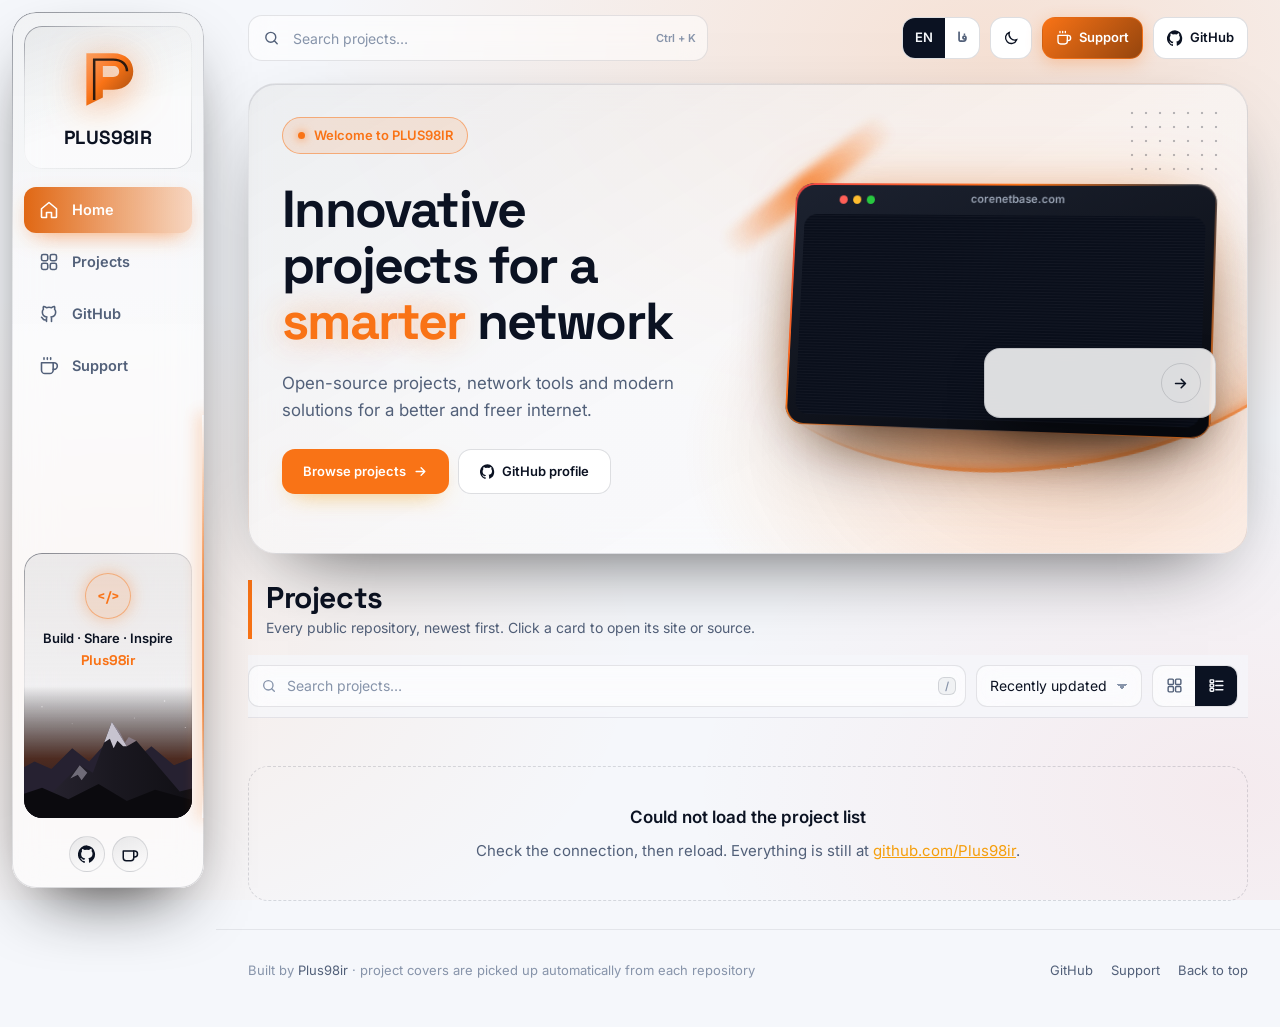
==== index.html @ 7fb0a4eb "Studio: glass rims, corner neon, red frame behind covers, glass logo box, mountain art, social links" ====
<!DOCTYPE html>
<html lang="en" dir="ltr" data-theme="auto">
<head>
<meta charset="UTF-8">
<meta name="viewport" content="width=device-width, initial-scale=1.0">
<title>PLUS98IR — Projects</title>
<meta name="description" content="Open-source tools for servers, DNS, SSL, monitoring and games by Plus98ir.">
<meta name="color-scheme" content="dark light">
<meta property="og:title" content="PLUS98IR — Projects">
<meta property="og:description" content="Open-source tools for servers, DNS, SSL, monitoring and games.">
<link rel="icon" href="icon.svg" type="image/svg+xml">
<link rel="icon" href="icon-512.png" type="image/png" sizes="512x512">
<link rel="apple-touch-icon" href="apple-touch-icon.png">
<meta name="theme-color" content="#05070d">
<meta property="og:image" content="https://corenetbase.com/icon-512.png">
<!-- the look picked in the admin panel (site.json "theme"), cached so the page never flashes the other one -->
<script>(function(){try{var j=JSON.parse(localStorage.getItem("p98_theme_cfg")||"null");if(!j)return;if(j.skin)document.documentElement.setAttribute("data-skin",j.skin);if(j.rand&&j.rand.length){window.P98_PICK=Math.floor(Math.random()*j.rand.length);j.css=j.rand[window.P98_PICK]}if(j.css){var s=document.createElement("style");s.id="skinvars";s.textContent=j.css;document.head.appendChild(s)}}catch(e){}})();</script>
<!-- GoatCounter: privacy-friendly visit stats, one row per page/project -->
<script>window.goatcounter={path:function(){var p=location.pathname.replace(/[^\/]*\.html?$/,"");return /\/$/.test(p)?p:p+"/"}};</script>
<script data-goatcounter="https://plus98.goatcounter.com/count" async src="//gc.zgo.at/count.js"></script>
<link rel="preconnect" href="https://fonts.googleapis.com">
<link rel="preconnect" href="https://fonts.gstatic.com" crossorigin>
<link href="https://fonts.googleapis.com/css2?family=Space+Grotesk:wght@500;600;700&family=Inter:wght@400;500;600;700&family=Vazirmatn:wght@400;500;600;700;800&family=Great+Vibes&family=Playfair+Display:ital@1&display=swap" rel="stylesheet">
<link href="https://fonts.googleapis.com/css2?family=Noto+Nastaliq+Urdu&display=swap&text=%20.%D8%8C%D8%A7%D8%A8%D8%AE%D8%AF%D8%B1%D8%B2%D8%B3%D8%B4%D8%B5%D9%82%D9%85%D9%86%D9%87%D9%88%DA%AF%DB%8C%E2%80%94" rel="stylesheet">
<style>
/* ===== tokens: light is the base, dark overrides ===== */
:root{
  --bg:#f5f7fb; --bg2:#eef2f8; --surface:#ffffff; --surface2:#f9fbfe;
  --line:rgba(15,23,42,.08); --line2:rgba(15,23,42,.14);
  --fg:#0b1222; --mut:#526079; --dim:#8794aa;
  --a1:#dc2626; --a2:#e11d48; --a3:#ea580c;
  --grad:linear-gradient(100deg,#dc2626,#e11d48 55%,#ea580c);
  --shadow:0 1px 2px rgba(15,23,42,.05),0 10px 30px -14px rgba(15,23,42,.18);
  --shadow-h:0 2px 6px rgba(15,23,42,.06),0 30px 60px -24px rgba(220,38,38,.32);
  --chip:rgba(15,23,42,.045);
  --dot:rgba(15,23,42,.07);
  --glow1:rgba(225,29,72,.09); --glow2:rgba(220,38,38,.08); --glow3:rgba(234,88,12,.07);
  --imgbg:#e6ebf3;
  --flag-g:#239f40; --flag-r:#da0000;
  --font:Inter,-apple-system,BlinkMacSystemFont,"Segoe UI",Roboto,sans-serif;
  --display:"Space Grotesk",Inter,sans-serif;
}
@media (prefers-color-scheme: dark){
  :root:not([data-theme="light"]){
    --bg:#05070d; --bg2:#090d17; --surface:#0c111c; --surface2:#101727;
    --line:rgba(255,255,255,.07); --line2:rgba(255,255,255,.13);
    --fg:#eef3fb; --mut:#94a3bd; --dim:#5e6c85;
    --a1:#ff3b3b; --a2:#ff4d6d; --a3:#ff8a3d;
    --grad:linear-gradient(100deg,#ff3b3b,#ff4d6d 55%,#ff8a3d);
    --shadow:0 1px 2px rgba(0,0,0,.4),0 18px 40px -22px rgba(0,0,0,.9);
    --shadow-h:0 1px 2px rgba(0,0,0,.4),0 34px 70px -26px rgba(255,59,59,.38);
    --chip:rgba(255,255,255,.055);
    --dot:rgba(255,255,255,.06);
    --glow1:rgba(255,77,109,.13); --glow2:rgba(255,59,59,.10); --glow3:rgba(255,138,61,.08);
    --imgbg:#0a0f1b;
  }
}
:root[data-theme="dark"]{
  --bg:#05070d; --bg2:#090d17; --surface:#0c111c; --surface2:#101727;
  --line:rgba(255,255,255,.07); --line2:rgba(255,255,255,.13);
  --fg:#eef3fb; --mut:#94a3bd; --dim:#5e6c85;
  --a1:#ff3b3b; --a2:#ff4d6d; --a3:#ff8a3d;
  --grad:linear-gradient(100deg,#ff3b3b,#ff4d6d 55%,#ff8a3d);
  --shadow:0 1px 2px rgba(0,0,0,.4),0 18px 40px -22px rgba(0,0,0,.9);
  --shadow-h:0 1px 2px rgba(0,0,0,.4),0 34px 70px -26px rgba(255,59,59,.38);
  --chip:rgba(255,255,255,.055);
  --dot:rgba(255,255,255,.06);
  --glow1:rgba(255,77,109,.13); --glow2:rgba(255,59,59,.10); --glow3:rgba(255,138,61,.08);
  --imgbg:#0a0f1b;
}
html[lang="fa"]{--font:Vazirmatn,Inter,system-ui,sans-serif;--display:Vazirmatn,"Space Grotesk",sans-serif}

*{box-sizing:border-box;margin:0;padding:0}
[hidden]{display:none!important}
html{-webkit-text-size-adjust:100%;scroll-behavior:smooth}
/* nothing (tilted screen, glows) may widen the page: no sideways scrollbar */
body{overflow-x:hidden}
@supports (overflow:clip){body{overflow-x:clip}}
body{
  background:var(--bg);color:var(--fg);font-family:var(--font);
  font-size:15px;line-height:1.65;-webkit-font-smoothing:antialiased;min-height:100vh;
  background-image:
    radial-gradient(900px 480px at 15% -10%,var(--glow1),transparent 60%),
    radial-gradient(800px 440px at 85% -5%,var(--glow2),transparent 60%),
    radial-gradient(900px 520px at 50% 110%,var(--glow3),transparent 60%);
  background-attachment:fixed;
}
/* dotted grid behind the hero, fading out */
.dots{position:absolute;inset:0 0 auto 0;height:520px;pointer-events:none;z-index:-1;
  background-image:radial-gradient(var(--dot) 1px,transparent 1px);background-size:22px 22px;
  -webkit-mask-image:radial-gradient(ellipse 70% 80% at 50% 0%,#000 30%,transparent 75%);
          mask-image:radial-gradient(ellipse 70% 80% at 50% 0%,#000 30%,transparent 75%)}
.wrap{width:100%;margin:0 auto;padding:0 clamp(16px,4vw,32px)}
a{color:inherit}
button{font:inherit}

/* ===== nav ===== */
.nav{position:sticky;top:0;z-index:40;border-bottom:1px solid transparent;transition:background .2s,border-color .2s}
.nav.scrolled{background:color-mix(in srgb,var(--bg) 80%,transparent);backdrop-filter:blur(14px);border-color:var(--line)}
@supports not (background:color-mix(in srgb,red,blue)){.nav.scrolled{background:var(--bg)}}
.navin{display:flex;align-items:center;gap:10px;height:64px}
.brand{display:inline-flex;align-items:center;gap:9px;text-decoration:none;font-family:"Space Grotesk",Inter,sans-serif;font-weight:700;font-size:17px;letter-spacing:-.3px}
.brand .flag{width:28px}
.sp{flex:1}
.btn{display:inline-flex;align-items:center;justify-content:center;gap:7px;cursor:pointer;height:38px;
  border:1px solid var(--line2);background:var(--surface);color:var(--fg);border-radius:10px;padding:0 13px;
  font-size:13px;font-weight:600;text-decoration:none;transition:.16s;white-space:nowrap}
.btn:hover{border-color:var(--a2);transform:translateY(-1px)}
.btn svg{width:16px;height:16px;flex:0 0 auto}
.btn.icon{width:38px;padding:0}
.seg{display:inline-flex;border:1px solid var(--line2);border-radius:10px;overflow:hidden;background:var(--surface);height:38px}
.seg button{border:0;background:none;color:var(--mut);padding:0 12px;cursor:pointer;font-size:13px;font-weight:600}
.seg button.on{background:var(--fg);color:var(--bg)}

/* ===== hero: red ribbon with the name, pointing at a screen of rotating project covers.
   Fluid: everything on the left is sized in em of one viewport-based unit, so text column
   and screen grow and shrink together and always fill the page width. ===== */
.hero{position:relative;padding:clamp(18px,2.4vw,44px) 0 clamp(16px,2vw,34px)}
.hgrid{display:grid;grid-template-columns:minmax(0,40fr) minmax(0,60fr);align-items:center}
.hl{position:relative;z-index:2;min-width:0;font-size:clamp(13px,.9vw,24px)}
.rwrap{margin-inline:calc(-1*clamp(16px,4vw,32px)) -2.4em;filter:drop-shadow(0 1.2em 2em color-mix(in srgb,var(--a1) 35%,transparent))}
.ribbon{position:relative;padding-block:1.3em;padding-inline:clamp(16px,4vw,32px) 6em;color:#fff;
  --rb:color-mix(in srgb,var(--a1) 45%,#000),color-mix(in srgb,var(--a1) 80%,#000) 40%,var(--a1) 75%,var(--a3);
  background:linear-gradient(100deg,var(--rb));
  clip-path:polygon(0 0,calc(100% - 4em) 0,100% 50%,calc(100% - 4em) 100%,0 100%)}
html[dir="rtl"] .ribbon{background:linear-gradient(260deg,var(--rb));
  clip-path:polygon(4em 0,100% 0,100% 100%,4em 100%,0 50%)}
.ribbon::after{content:"";position:absolute;inset:0;background:linear-gradient(180deg,rgba(255,255,255,.16),transparent 55%);pointer-events:none}
.mark{display:flex;align-items:center;gap:.22em;font-family:"Space Grotesk",Inter,sans-serif;font-size:4.3em;
  font-weight:700;line-height:1;letter-spacing:-.03em;direction:ltr;width:max-content;max-width:100%}
.mark .w{white-space:nowrap;text-shadow:0 3px 0 rgba(0,0,0,.14)}
.rsub{position:relative;font-size:1.3em;font-weight:500;opacity:.92;margin-top:.45em}
/* Iran flag cut into vertical strips that wave like cloth */
.flag{display:block;width:clamp(34px,4.4vw,58px);aspect-ratio:7/4;flex:0 0 auto;overflow:visible}
.mark .flag{width:.8em}
.flag g{transform-box:view-box;--a:calc(3px + var(--i)/var(--n)*16px);animation:wave 2.6s ease-in-out infinite;animation-delay:calc(var(--i)/var(--n)*-2s)}
.flag g rect{fill:#000;opacity:0;animation:shade 2.6s ease-in-out infinite;animation-delay:inherit}
.flag.sm g{--a:calc(3px + var(--i)/var(--n)*16px)}
@keyframes wave{0%,100%{transform:translateY(calc(var(--a)*-1))}50%{transform:translateY(var(--a))}}
@keyframes shade{0%,100%{opacity:0}50%{opacity:.22}}
.tagline{color:var(--mut);font-size:1.12em;max-width:34em;margin:1.3em 0 1.1em}
.tagline b{background:var(--grad);-webkit-background-clip:text;background-clip:text;-webkit-text-fill-color:transparent;font-weight:700}
.ctas{display:flex;gap:.7em;flex-wrap:wrap;margin-bottom:1.2em}
.cta{display:inline-flex;align-items:center;gap:.55em;height:2.9em;padding:0 1.2em;border-radius:.8em;font-weight:600;font-size:1em;
  text-decoration:none;border:1px solid var(--line2);background:var(--surface);transition:.18s}
.cta:hover{transform:translateY(-2px)}
.cta.primary{background:var(--grad);border:0;color:#fff;box-shadow:0 10px 24px -12px color-mix(in srgb,var(--a2) 70%,transparent)}
.cta svg{width:1.15em;height:1.15em}
html[dir="rtl"] .cta .arr{transform:scaleX(-1)}
/* stats as check pills */
.stats{display:grid;grid-template-columns:repeat(5,minmax(0,1fr));gap:.55em;margin-bottom:1.4em;margin-inline-end:1.6em}
.stats:has(.stat[hidden]){grid-template-columns:repeat(4,minmax(0,1fr))}
.stat{display:grid;grid-template-columns:auto minmax(0,1fr);align-items:center;column-gap:.4em;row-gap:.2em;
  padding:.6em .6em .55em;border-radius:1em;font-size:1em;min-width:0;
  background:color-mix(in srgb,var(--surface) 80%,transparent);border:1px solid var(--line2)}
.stat .ck{width:1.3em;height:1.3em;border-radius:50%;display:grid;place-items:center;background:var(--fg);color:var(--bg)}
.stat .ck svg{width:.8em;height:.8em;fill:none;stroke:currentColor;stroke-width:3.2;stroke-linecap:round;stroke-linejoin:round}
.stat b{font-weight:700;font-size:1.12em;line-height:1.1;white-space:nowrap}
.stat span{grid-column:1 / -1;color:var(--mut);font-size:.88em;line-height:1.25;white-space:nowrap;overflow:hidden;text-overflow:ellipsis}
@media (max-width:560px),(min-width:901px) and (max-width:1180px){
  .stats{grid-template-columns:repeat(6,minmax(0,1fr))}
  .stats .stat{grid-column:span 2}
  .stats .stat:nth-child(n+4){grid-column:span 3}
  .stats:has(.stat[hidden]) .stat{grid-column:span 3}
}
/* a classic signed line */
.sig{padding-inline-start:1.1em;border-inline-start:2px solid var(--a1);max-width:34em}
.sig p{font-family:"Playfair Display",Georgia,serif;font-style:italic;font-size:1.35em;line-height:1.5;opacity:.92}
.sig cite{display:block;font-family:"Great Vibes",cursive;font-style:normal;font-size:2.3em;line-height:1.25;color:var(--a1)}
html[lang="fa"] .sig p{font-family:"Noto Nastaliq Urdu",Vazirmatn,serif;font-style:normal;line-height:2.3}
html[lang="fa"] .sig cite{font-family:"Noto Nastaliq Urdu",Vazirmatn,serif;font-size:1.45em;line-height:2.3}
/* the screen */
.screen{position:relative;z-index:1;display:block;text-decoration:none;color:inherit;width:100%}
/* no blue tap flash on phones when paging */
.screen,.screen *{-webkit-tap-highlight-color:transparent}
.snav,.sdots{-webkit-user-select:none;user-select:none}
.screen::after{content:"";position:absolute;inset:auto 8% -18px;height:40px;z-index:-1;border-radius:50%;
  background:color-mix(in srgb,var(--a1) 55%,transparent);filter:blur(28px);opacity:.7;pointer-events:none}
.bezel{position:relative;border-radius:22px;padding:0 10px 10px;background:linear-gradient(160deg,#1c2230,#07090f);border:1px solid rgba(255,255,255,.1);
  box-shadow:0 40px 80px -30px rgba(0,0,0,.8),0 0 70px -24px color-mix(in srgb,var(--a1) 70%,transparent);transition:transform .35s}
.screen:hover .bezel{transform:translateY(-4px)}
/* glowing gradient rim */
.bezel::before{content:"";position:absolute;inset:-1px;border-radius:inherit;padding:1.5px;background:linear-gradient(135deg,var(--a3),var(--a1) 35%,rgba(255,255,255,.08) 60%,var(--a1));
  -webkit-mask:linear-gradient(#000 0 0) content-box,linear-gradient(#000 0 0);-webkit-mask-composite:xor;mask-composite:exclude;pointer-events:none}
.sbar{display:flex;align-items:center;gap:6px;height:32px;padding-block:0;padding-inline:clamp(6px,3vw,40px) 6px;color:#9aa4b5;font:600 11.5px/1 var(--font)}
.sbar i{width:9px;height:9px;border-radius:50%;background:#3a4252}
.sbar i:nth-child(1){background:#ff5f57}.sbar i:nth-child(2){background:#febc2e}.sbar i:nth-child(3){background:#28c840}
.sbar span{flex:1;text-align:center;direction:ltr;overflow:hidden;text-overflow:ellipsis;white-space:nowrap;padding-inline-end:40px}
.slides{position:relative;aspect-ratio:2/1;border-radius:14px;overflow:hidden;background:#0a0f1b}
.slides img{position:absolute;inset:0;width:100%;height:100%;object-fit:cover;opacity:0;transform:scale(1.06);transition:opacity .9s ease,transform 4s ease}
.slides img.on{opacity:1;transform:none}
.slides::before{content:"";position:absolute;inset:0;z-index:2;pointer-events:none;
  background:repeating-linear-gradient(0deg,rgba(255,255,255,.035) 0 1px,transparent 1px 3px)}
.slides::after{content:"";position:absolute;inset:0 0 auto;height:35%;z-index:2;pointer-events:none;transform:translateY(-110%);
  background:linear-gradient(180deg,transparent,color-mix(in srgb,var(--a1) 28%,transparent),transparent)}
.screen.flip .slides::after{animation:sweep .9s ease}
@keyframes sweep{to{transform:translateY(300%)}}
.scap{position:absolute;bottom:12px;inset-inline-start:12px;z-index:3;padding:4px 12px;border-radius:999px;color:#fff;
  background:rgba(5,8,15,.72);backdrop-filter:blur(6px);font:600 12.5px/1.6 var(--font);direction:ltr}
.scap:empty{display:none}
.snav{position:absolute;top:50%;z-index:3;width:38px;height:38px;margin-top:-19px;border-radius:50%;display:grid;place-items:center;cursor:pointer;
  color:#fff;background:rgba(5,8,15,.6);backdrop-filter:blur(6px);border:1px solid rgba(255,255,255,.16);opacity:0;transition:opacity .25s,background .2s}
.snav:hover{background:var(--a1)}
.snav svg{width:16px;height:16px;fill:none;stroke:currentColor;stroke-width:2.4;stroke-linecap:round;stroke-linejoin:round}
.snav.prev{left:12px}.snav.next{right:12px}
.screen:hover .snav,.snav:focus-visible{opacity:1}
@media(hover:none){.snav{opacity:.85}}
.sdots{display:flex;gap:4px;justify-content:center;margin-top:8px}
.sdots i{width:7px;height:7px;border-radius:99px;background:var(--line2);transition:.3s;cursor:pointer;box-sizing:content-box;padding:6px 2px;background-clip:content-box}
.sdots i.on{width:22px;background-color:var(--a1)}
@media(max-width:900px){
  .stats{margin-inline-end:0}
  .hgrid{grid-template-columns:1fr;gap:22px}
  .rwrap{margin-inline-end:calc(-1*clamp(16px,4vw,32px))}
}

/* ===== section head + toolbar ===== */
.head{display:flex;align-items:end;justify-content:space-between;gap:16px;flex-wrap:wrap;margin:26px 0 16px}
.head h2{font-family:var(--display);font-size:clamp(22px,2.4vw,30px);font-weight:700;letter-spacing:-.4px;line-height:1.2}
.head p{color:var(--mut);font-size:14px}
.bar{position:sticky;top:64px;z-index:30;padding:10px 0;margin-bottom:22px;
  background:color-mix(in srgb,var(--bg) 82%,transparent);backdrop-filter:blur(14px);border-bottom:1px solid var(--line)}
@supports not (background:color-mix(in srgb,red,blue)){.bar{background:var(--bg)}}
.barin{display:flex;gap:10px;align-items:center;flex-wrap:wrap}
.search{position:relative;flex:1 1 260px;min-width:0}
.search svg{position:absolute;inset-inline-start:13px;top:50%;transform:translateY(-50%);width:16px;height:16px;stroke:var(--dim);fill:none;stroke-width:2}
.search input{width:100%;height:42px;padding-inline:38px 14px;border-radius:11px;background:var(--surface);
  border:1px solid var(--line2);color:var(--fg);font:inherit;font-size:14px}
.search input::placeholder{color:var(--dim)}
.search input:focus{outline:none;border-color:var(--a2);box-shadow:0 0 0 3px var(--glow1)}
.search kbd{position:absolute;inset-inline-end:10px;top:50%;transform:translateY(-50%);font:600 11px var(--font);color:var(--dim);
  border:1px solid var(--line2);border-radius:6px;padding:1px 6px;background:var(--chip)}
select{height:42px;padding-inline:13px 34px;border-radius:11px;background-color:var(--surface);border:1px solid var(--line2);color:var(--fg);
  font:inherit;font-size:14px;appearance:none;cursor:pointer;
  background-image:linear-gradient(45deg,transparent 50%,var(--dim) 50%),linear-gradient(135deg,var(--dim) 50%,transparent 50%);
  background-position:calc(100% - 19px) 52%,calc(100% - 14px) 52%;background-size:5px 5px,5px 5px;background-repeat:no-repeat}
html[dir="rtl"] select{background-position:19px 52%,14px 52%}
select:focus{outline:none;border-color:var(--a2)}
.chips{display:flex;gap:7px;flex-wrap:wrap}
.chip{cursor:pointer;border:1px solid var(--line);background:var(--chip);color:var(--mut);height:34px;
  border-radius:999px;padding:0 13px;font-size:12.5px;font-weight:600;transition:.15s;display:inline-flex;align-items:center;gap:6px}
.chip:hover{color:var(--fg);border-color:var(--line2)}
.chip.on{background:var(--fg);border-color:var(--fg);color:var(--bg)}
.chip .d{width:8px;height:8px;border-radius:50%}
.chip .n{opacity:.6;font-weight:500}

/* ===== grid + cards: showcase style — neon frame, cover on an accent block, text beside it ===== */
.grid{display:grid;grid-template-columns:repeat(auto-fill,minmax(min(100%,600px),1fr));gap:28px;padding:16px 0 20px}
.card{position:relative;display:flex;align-items:center;gap:clamp(18px,2.2vw,30px);padding:clamp(16px,1.8vw,24px);min-width:0;
  border-radius:24px;text-decoration:none;color:inherit;
  background:radial-gradient(120% 140% at 0% 0%,color-mix(in srgb,var(--a1) 8%,transparent),transparent 55%),linear-gradient(180deg,var(--surface2),var(--surface));
  border:1px solid color-mix(in srgb,var(--a1) 36%,var(--line2));
  box-shadow:0 0 0 1px color-mix(in srgb,var(--a1) 8%,transparent),0 0 30px -10px color-mix(in srgb,var(--a1) 50%,transparent),var(--shadow);
  transition:transform .35s cubic-bezier(.16,1,.3,1),box-shadow .35s}
.card::before{content:"";position:absolute;inset:-1px;border-radius:inherit;padding:1.5px;background:var(--grad);opacity:0;transition:opacity .35s;
  -webkit-mask:linear-gradient(#000 0 0) content-box,linear-gradient(#000 0 0);-webkit-mask-composite:xor;mask-composite:exclude;pointer-events:none;z-index:2}
.card:hover{transform:translateY(-5px);
  box-shadow:0 0 0 1px color-mix(in srgb,var(--a1) 30%,transparent),0 0 54px -8px color-mix(in srgb,var(--a1) 70%,transparent),var(--shadow-h)}
.card:hover::before{opacity:1}
.card:focus-visible{outline:2px solid var(--a1);outline-offset:4px}

.shot{position:relative;flex:0 0 44%;min-width:0;padding-inline-start:12px;isolation:isolate}
.shot::before{content:"";position:absolute;inset-block:10%;inset-inline-start:0;width:46%;border-radius:12px;z-index:-1;
  background:var(--grad);box-shadow:0 0 30px -4px color-mix(in srgb,var(--a1) 65%,transparent)}
.fr{position:relative;aspect-ratio:16/10;border-radius:16px;overflow:hidden;background:var(--imgbg);border:1px solid var(--line2);
  box-shadow:0 18px 40px -18px rgba(0,0,0,.75)}
.fr .ph{position:absolute;inset:0;display:grid;place-items:center;z-index:0;
  font-family:"Space Grotesk",Inter,sans-serif;font-weight:700;font-size:30px;color:var(--dim);letter-spacing:-.5px;
  background:linear-gradient(135deg,var(--glow1),var(--glow3))}
.fr img{position:absolute;inset:0;z-index:1;width:100%;height:100%;object-fit:fill;display:block;opacity:0;
  transition:opacity .4s,transform .6s cubic-bezier(.16,1,.3,1)}
.fr img.in{opacity:1}
.card:hover .fr img{transform:scale(1.04)}

.body{flex:1;min-width:0;display:flex;flex-direction:column}
.name{display:flex;align-items:center;gap:10px;font-family:"Space Grotesk",Inter,sans-serif;font-size:clamp(18px,1.5vw,22px);font-weight:700;
  color:var(--a1);text-transform:uppercase;letter-spacing:.2px;line-height:1.25;margin-bottom:2px}
.name::before{content:"";flex:0 0 22px;height:3px;border-radius:2px;background:var(--a1)}
.name .nm{direction:ltr;unicode-bidi:isolate;overflow:hidden;text-overflow:ellipsis;white-space:nowrap;min-width:0}
.sub{font-family:var(--display);font-weight:700;font-size:clamp(14px,1.2vw,17px);letter-spacing:.3px;text-transform:uppercase;
  padding-inline-start:32px;margin-bottom:10px}
html[lang="fa"] .sub{text-transform:none;letter-spacing:0}
.desc{color:var(--mut);font-size:13.5px;line-height:1.7;margin-bottom:14px;display:-webkit-box;-webkit-line-clamp:3;-webkit-box-orient:vertical;overflow:hidden}
.topics{display:flex;gap:6px;flex-wrap:wrap;margin:-4px 0 14px}
.topic{font-size:11px;font-weight:600;color:var(--a2);background:var(--glow1);padding:2px 9px;border-radius:999px}
.more{align-self:flex-start;display:inline-flex;align-items:center;gap:12px;height:40px;padding-inline:18px 4px;margin-bottom:16px;border-radius:999px;
  border:1.5px solid var(--a1);font-size:12px;font-weight:700;letter-spacing:.4px;text-transform:uppercase;transition:background .25s}
html[lang="fa"] .more{text-transform:none;letter-spacing:0;font-size:12.5px}
.more i{width:30px;height:30px;border-radius:50%;display:grid;place-items:center;color:#fff;background:var(--grad);
  box-shadow:0 0 16px -2px color-mix(in srgb,var(--a1) 70%,transparent)}
.more svg{width:15px;height:15px}
html[dir="rtl"] .more svg{transform:scaleX(-1)}
.card:hover .more{background:color-mix(in srgb,var(--a1) 14%,transparent)}
/* tech tray, like a row of badges */
.tray{align-self:flex-start;max-width:100%;display:flex;gap:6px;flex-wrap:wrap;padding:6px;border-radius:14px;
  background:var(--chip);border:1px solid var(--line)}
.tray > span{height:30px;padding:0 10px;border-radius:9px;background:var(--surface);border:1px solid var(--line);
  display:inline-flex;align-items:center;gap:6px;font-size:12px;font-weight:600;color:var(--mut);white-space:nowrap}
.tray .kind{color:var(--a1)}
.tray .d{width:9px;height:9px;border-radius:50%}
.tray svg{width:13px;height:13px;stroke:currentColor;fill:none;stroke-width:2}


/* admin: pin controls on cards + bottom bar (only with ?admin) */
.pinctl{position:absolute;top:10px;inset-inline-start:24px;z-index:3;display:none;gap:6px}
.admin .pinctl{display:flex}
.pinctl span{width:34px;height:34px;border-radius:50%;display:grid;place-items:center;cursor:pointer;color:#fff;
  background:rgba(5,8,15,.62);backdrop-filter:blur(8px);border:1px solid rgba(255,255,255,.14);transition:.18s}
.pinctl span:hover{background:rgba(5,8,15,.85)}
.pinctl span.on{background:var(--grad);border:0}
.pinctl svg{width:16px;height:16px;fill:none;stroke:currentColor;stroke-width:2;stroke-linecap:round;stroke-linejoin:round}
.pinctl .on svg{fill:currentColor}
html[dir="rtl"] .pinctl .mv svg{transform:scaleX(-1)}
#adminbar{position:fixed;inset:auto 16px 16px 16px;z-index:60;display:flex;align-items:center;gap:10px;flex-wrap:wrap;
  padding:12px 14px;border-radius:16px;border:1px solid var(--line2);background:color-mix(in srgb,var(--surface) 88%,transparent);
  backdrop-filter:blur(14px);box-shadow:var(--shadow-h);font-size:13.5px}
#adminbar[hidden]{display:none}
#adminbar b{font-family:var(--display);margin-inline-end:4px}
#adminbar input{flex:1 1 220px;min-width:0;height:38px;padding:0 12px;border-radius:10px;border:1px solid var(--line2);
  background:var(--surface);color:var(--fg);font:inherit}
#adminbar button{height:38px;padding:0 16px;border-radius:10px;border:1px solid var(--line2);background:var(--surface);color:var(--fg);
  font:inherit;font-weight:600;cursor:pointer}
#adminbar button.primary{background:var(--grad);border:0;color:#fff}
#adminbar button:disabled{opacity:.5;cursor:default}
#adminbar .st{color:var(--mut);flex:1 1 200px}
#adminbar .st.err{color:#ef4444}
#adminbar .st.ok{color:var(--a1)}
body.admin footer{padding-bottom:120px}

/* skeletons + states */
.sk{border-radius:24px;border:1px solid var(--line);background:var(--surface);overflow:hidden;display:flex;gap:24px;padding:22px;align-items:center}
.sk .a{flex:0 0 44%;aspect-ratio:16/10;border-radius:16px;background:var(--chip)}
.sk .b{flex:1;width:100%}
.sk .l{height:12px;border-radius:6px;background:var(--chip);margin-bottom:11px}
.sk .l:nth-child(1){width:55%;height:17px}
.sk .l:nth-child(3){width:78%}
.sk .l:nth-child(4){width:40%}
.sk,.sk *{animation:pulse 1.6s ease-in-out infinite}
@keyframes pulse{0%,100%{opacity:.55}50%{opacity:1}}
.rise{animation:rise .6s cubic-bezier(.16,1,.3,1) both}
@keyframes rise{from{opacity:0;transform:translateY(14px)}to{opacity:1;transform:none}}
@media(prefers-reduced-motion:reduce){*{animation:none!important;transition:none!important}
  .slides img{transition:opacity .9s ease!important}
  .screen.flip .slides::after{animation:sweep .9s ease!important}
  .flag g{animation:wave 2.6s ease-in-out infinite!important;animation-delay:calc(var(--i)/var(--n)*-2s)!important}
  .flag g rect{animation:shade 2.6s ease-in-out infinite!important;animation-delay:inherit!important}
  /* like the flag, the studio screen keeps its motion even with reduced motion on (Sadeq asked) */
  [data-skin="studio"] .bezel{transition:transform .7s cubic-bezier(.16,1,.3,1)!important}
  [data-skin="studio"] .scard{transition:transform .7s cubic-bezier(.16,1,.3,1)!important}
  .scard .bolt{animation:bolt 3.4s ease-in-out infinite!important}
  .scard .bolt svg{animation:zap 3.4s ease-in-out infinite!important}
  [data-skin="studio"] .screen:hover .scard .bolt{animation-duration:1.4s!important}}
.msg{text-align:center;padding:56px 20px;color:var(--mut);border:1px dashed var(--line2);border-radius:20px}
.msg b{display:block;color:var(--fg);font-size:17px;font-weight:600;margin-bottom:8px}
.msg a{color:var(--a2)}

footer{border-top:1px solid var(--line);margin-top:48px;padding:30px 0 46px;color:var(--dim);font-size:13px}
.footin{display:flex;justify-content:space-between;align-items:center;gap:14px;flex-wrap:wrap}
footer a{color:var(--mut);text-decoration:none}
footer a:hover{color:var(--a2)}
.foot-links{display:flex;gap:18px}

@media(max-width:700px){
  body{font-size:14.5px}
  .navin{height:58px}
  .bar{top:58px}
  .btn .lbl{display:none}
  .btn{width:38px;padding:0}
  .chips{width:100%;overflow-x:auto;-webkit-overflow-scrolling:touch;flex-wrap:nowrap;padding-bottom:2px}
  .chip{flex:0 0 auto}
  select{flex:1 1 auto}
  .search kbd{display:none}
  .card{flex-direction:column;align-items:stretch}
  .shot{flex:none!important;width:100%}
  .sk{flex-direction:column}
  .sk .a{flex:none;width:100%}
}
.btn.sup{border-color:color-mix(in srgb,var(--a1) 55%,transparent);color:#fff;background:linear-gradient(135deg,var(--a1),color-mix(in srgb,var(--a1) 60%,#000));box-shadow:0 4px 16px color-mix(in srgb,var(--a1) 30%,transparent)}
.btn.sup:hover{filter:brightness(1.1)}

/* ===== view switch (cards / compact) ===== */
.vseg{display:inline-flex;height:42px;border:1px solid var(--line2);border-radius:11px;overflow:hidden;background:var(--surface)}
.vseg button{width:42px;border:0;background:none;color:var(--mut);cursor:pointer;display:grid;place-items:center}
.vseg button svg{width:17px;height:17px;fill:none;stroke:currentColor;stroke-width:2;stroke-linecap:round;stroke-linejoin:round}
.vseg button.on{background:var(--fg);color:var(--bg)}
/* compact: small rows, many on screen — for finding a project fast */
.grid.compact{grid-template-columns:repeat(auto-fill,minmax(min(100%,clamp(340px,20vw,500px)),1fr));gap:14px;padding-top:6px}
.grid.compact .card{flex-direction:row;align-items:center;gap:16px;padding:12px;border-radius:18px;
  box-shadow:0 0 0 1px color-mix(in srgb,var(--a1) 6%,transparent),var(--shadow)}
.grid.compact .card:hover{transform:translateY(-2px)}
.grid.compact .shot{flex:0 0 40%!important;width:40%;max-width:210px;padding:0}
.grid.compact .shot::before{display:none}
.grid.compact .fr{aspect-ratio:2/1;border-radius:11px;box-shadow:none}
.grid.compact .fr img{object-fit:cover}
.grid.compact .fr .ph{font-size:20px}
.grid.compact .name{font-size:15.5px;margin:0}
.grid.compact .name::before{flex-basis:12px;height:2px}
.grid.compact .sub{font-size:11px;padding-inline-start:22px;margin:0 0 3px;color:var(--mut)}
.grid.compact .desc{font-size:13px;line-height:1.5;margin:0 0 7px;-webkit-line-clamp:2}
.grid.compact .topics,.grid.compact .more{display:none!important}
.grid.compact .tray{padding:0;background:none;border:0;gap:12px}
.grid.compact .tray > span{height:auto;padding:0;border:0;background:none;font-size:12px}
.grid.compact ~ #state .msg{padding:36px 20px}
@media(max-width:700px){.grid.compact .shot{flex-basis:118px!important;width:118px}.grid.compact .card{gap:12px;padding:10px}}

/* ===== STUDIO skin: side menu, big headline, tilted screen, three cards a row ===== */
.st-only,.side{display:none}
:root[data-skin="studio"]{--sw:216px;--a1:#ff2d3d;--a2:#ff3b5c;--a3:#ff6a3d;--grad:linear-gradient(100deg,#ff2d3d,#ff3b5c 55%,#ff6a3d)}
:root[data-skin="studio"][data-theme="dark"]{--bg:#09090b;--bg2:#0e0e11;--surface:#131316;--surface2:#18181c;--imgbg:#0c0c0f;--mut:#a1a1aa;--dim:#6b6b75;
  --glow1:rgba(255,45,61,.11);--glow2:rgba(255,45,61,.08);--glow3:rgba(255,106,61,.05)}
@media (prefers-color-scheme: dark){:root[data-skin="studio"]:not([data-theme="light"]){--bg:#09090b;--bg2:#0e0e11;--surface:#131316;--surface2:#18181c;--imgbg:#0c0c0f;--mut:#a1a1aa;--dim:#6b6b75;
  --glow1:rgba(255,45,61,.11);--glow2:rgba(255,45,61,.08);--glow3:rgba(255,106,61,.05)}}
[data-skin="studio"] .st-only{display:revert}
[data-skin="studio"] .ne-only{display:none!important}
[data-skin="studio"] body{padding-inline-start:var(--sw)}
[data-skin="studio"] .dots{display:none}
/* side menu */
[data-skin="studio"] .side{display:flex;flex-direction:column;gap:22px;position:fixed;top:0;bottom:0;inset-inline-start:0;width:var(--sw);z-index:50;
  padding:26px 14px 18px;overflow-y:auto;background:color-mix(in srgb,var(--surface) 75%,var(--bg));border-inline-end:1px solid var(--line)}
.slogo{display:flex;flex-direction:column;align-items:center;gap:8px;text-decoration:none;font-family:"Space Grotesk",Inter,sans-serif;font-weight:700;font-size:19px;letter-spacing:.2px}
.slogo svg{width:62px;height:62px;filter:drop-shadow(0 6px 18px color-mix(in srgb,var(--a1) 55%,transparent))}
.sidenav{display:flex;flex-direction:column;gap:6px}
.sidenav a{display:flex;align-items:center;gap:13px;height:46px;padding:0 15px;border-radius:12px;color:var(--mut);text-decoration:none;font-weight:600;font-size:14.5px;transition:.18s}
.sidenav a:hover{color:var(--fg);background:var(--chip)}
.sidenav a.on{color:#fff;background:linear-gradient(90deg,color-mix(in srgb,var(--a1) 90%,#000),color-mix(in srgb,var(--a1) 25%,transparent));
  box-shadow:0 8px 24px -10px color-mix(in srgb,var(--a1) 80%,transparent)}
html[dir="rtl"] .sidenav a.on{background:linear-gradient(270deg,color-mix(in srgb,var(--a1) 90%,#000),color-mix(in srgb,var(--a1) 25%,transparent))}
.sidenav svg{width:20px;height:20px;flex:0 0 auto;fill:none;stroke:currentColor;stroke-width:1.9;stroke-linecap:round;stroke-linejoin:round}
.sbox{margin-top:auto;position:relative;overflow:hidden;border-radius:16px;border:1px solid var(--line2);padding:18px 12px 70px;text-align:center;
  background:linear-gradient(180deg,var(--surface2),var(--bg))}
.sbox i{width:42px;height:42px;margin:0 auto 10px;border-radius:50%;display:grid;place-items:center;color:var(--a1);font:700 14px/1 "Space Grotesk",monospace;font-style:normal;
  background:color-mix(in srgb,var(--a1) 14%,transparent);box-shadow:0 0 20px -4px color-mix(in srgb,var(--a1) 60%,transparent)}
.sbox p{font-size:13px;font-weight:600;line-height:1.5}
.sbox b{display:block;color:var(--a1);font-family:"Space Grotesk",Inter,sans-serif;font-size:14px}
.sbox svg{position:absolute;inset:auto 0 0;width:100%;height:78px}
.ssoc{display:flex;justify-content:center;gap:8px}
.ssoc a{width:38px;height:38px;border-radius:11px;display:grid;place-items:center;color:var(--mut);border:1px solid var(--line);transition:.18s}
.ssoc a:hover{color:var(--a1);border-color:var(--a1)}
.ssoc svg{width:18px;height:18px}
/* top bar */
.hsearch{position:relative;width:min(460px,38vw);display:none}
[data-skin="studio"] .hsearch{display:block}
.hsearch svg{position:absolute;inset-inline-start:15px;top:50%;transform:translateY(-50%);width:17px;height:17px;stroke:var(--mut);fill:none;stroke-width:2}
.hsearch input{width:100%;height:46px;padding-inline:44px 84px;border-radius:14px;background:var(--surface);border:1px solid var(--line2);color:var(--fg);font:inherit;font-size:14px}
.hsearch input:focus{outline:none;border-color:var(--a1);box-shadow:0 0 0 3px var(--glow1)}
.hsearch input::placeholder{color:var(--dim)}
.hsearch kbd{position:absolute;inset-inline-end:12px;top:50%;transform:translateY(-50%);font:600 11px var(--font);color:var(--dim);unicode-bidi:isolate;white-space:nowrap}
[data-skin="studio"] .navin{height:76px}
[data-skin="studio"] .bar{top:76px}
[data-skin="studio"] .nav .brand{display:none}
[data-skin="studio"] .btn{height:42px;border-radius:13px}
[data-skin="studio"] .btn.icon{width:42px}
[data-skin="studio"] .seg{height:42px;border-radius:13px}
/* hero */
[data-skin="studio"] .hero{padding:clamp(18px,2.2vw,40px) 0 clamp(20px,2.4vw,40px)}
[data-skin="studio"] .hgrid{grid-template-columns:minmax(0,50fr) minmax(0,50fr);gap:clamp(20px,3vw,60px)}
.welcome{display:inline-flex;align-items:center;gap:.65em;padding:.5em 1.1em;border-radius:999px;font-weight:600;font-size:1em;color:var(--a1);
  border:1px solid color-mix(in srgb,var(--a1) 50%,transparent);background:color-mix(in srgb,var(--a1) 12%,transparent)}
.welcome i{width:.6em;height:.6em;border-radius:50%;background:var(--a1);box-shadow:0 0 10px var(--a1)}
.headline{font-family:var(--display);font-weight:700;font-size:4em;line-height:1.07;letter-spacing:-.035em;margin:.55em 0 .4em}
html[lang="fa"] .headline{letter-spacing:0;line-height:1.3}
.headline b{color:var(--a1);text-shadow:0 0 34px color-mix(in srgb,var(--a1) 45%,transparent)}
.lead{color:var(--mut);font-size:1.3em;max-width:31em;margin-bottom:1.5em;line-height:1.6}
[data-skin="studio"] .cta{height:3.4em;padding:0 1.6em;border-radius:1em}
[data-skin="studio"] .cta.primary{background:var(--a1)}
[data-skin="studio"] .ctas{margin-bottom:2em}
.stat .ic{display:none}
[data-skin="studio"] .stats{display:flex;flex-wrap:wrap;row-gap:1em;margin:0}
[data-skin="studio"] .stat{grid-template-columns:auto auto;column-gap:.55em;row-gap:0;padding:.1em .8em;background:none;border:0;border-radius:0;
  border-inline-start:1px solid var(--line2)}
[data-skin="studio"] .stat:first-child{padding-inline-start:0;border:0}
[data-skin="studio"] .stat .ck{display:none}
[data-skin="studio"] .stat .ic{display:block;grid-row:1 / 3;width:1.55em;height:1.55em;color:var(--mut)}
[data-skin="studio"] .stat .ic svg{width:100%;height:100%;fill:none;stroke:currentColor;stroke-width:1.7;stroke-linecap:round;stroke-linejoin:round}
[data-skin="studio"] .stat b{font-size:1.4em}
[data-skin="studio"] .stat span{grid-column:2;font-size:.9em}
/* tilted screen + caption card */
[data-skin="studio"] .screen{perspective:1700px;padding-bottom:6px}
[data-skin="studio"] .bezel{transform:rotateY(-13deg) rotateX(5deg) rotateZ(1.2deg);transform-origin:100% 50%;border-radius:20px}
html[dir="rtl"][data-skin="studio"] .bezel{transform-origin:0 50%}
html[dir="rtl"][data-skin="studio"] .bezel{transform:rotateY(13deg) rotateX(5deg) rotateZ(-1.2deg)}
[data-skin="studio"] .bezel{transition:transform .7s cubic-bezier(.16,1,.3,1)}
/* hover: the screen turns to face you, completely flat */
[data-skin="studio"] .screen:hover .bezel,html[dir="rtl"][data-skin="studio"] .screen:hover .bezel{transform:translateY(-6px)}
[data-skin="studio"] .scard{transition:transform .7s cubic-bezier(.16,1,.3,1)}
[data-skin="studio"] .screen:hover .scard{transform:translateY(-6px)}
[data-skin="studio"] .screen::before{content:"";position:absolute;z-index:-1;inset-inline-start:-14%;top:-4%;width:46%;height:26px;border-radius:99px;pointer-events:none;
  background:linear-gradient(90deg,transparent,var(--a1),transparent);transform:rotate(-38deg);filter:blur(5px);opacity:.75}
[data-skin="studio"] .scap{display:none}
.scard{display:none}
[data-skin="studio"] .scard{display:grid;position:absolute;z-index:4;inset-inline-end:-.5%;bottom:13%;grid-template-columns:minmax(0,1fr) auto;align-items:center;column-gap:18px;
  width:min(330px,52%);padding:14px 14px 14px 20px;border-radius:16px;color:var(--fg);
  background:color-mix(in srgb,var(--surface) 86%,transparent);backdrop-filter:blur(14px);border:1px solid var(--line2);box-shadow:0 24px 50px -18px rgba(0,0,0,.8)}
.scard b{font-family:"Space Grotesk",Inter,sans-serif;font-size:clamp(16px,1.3vw,21px);line-height:1.2;direction:ltr;text-align:start;overflow:hidden;text-overflow:ellipsis;white-space:nowrap}
.scard small{grid-row:2;color:var(--mut);font-size:12.5px;overflow:hidden;text-overflow:ellipsis;white-space:nowrap}
.scard .go{grid-row:1 / 3;grid-column:2;width:40px;height:40px;border-radius:50%;display:grid;place-items:center;border:1px solid var(--line2);font-style:normal}
.scard .go svg{width:17px;height:17px}
html[dir="rtl"] .scard .go svg{transform:scaleX(-1)}
.scard .bolt{position:absolute;inset-inline-end:16px;bottom:calc(100% - 4px);width:clamp(52px,4.6vw,76px);aspect-ratio:1;border-radius:18px;display:grid;place-items:center;color:#fff;
  background:linear-gradient(145deg,var(--a3),var(--a1) 55%,color-mix(in srgb,var(--a1) 65%,#000));transform:rotate(-7deg);
  box-shadow:0 0 44px -4px color-mix(in srgb,var(--a1) 75%,transparent),inset 0 1px 0 rgba(255,255,255,.35)}
.scard .bolt svg{width:46%;height:46%;filter:drop-shadow(0 0 6px rgba(255,255,255,.7))}
/* the bolt tile floats and its glow breathes; the bolt itself flashes now and then */
.scard .bolt{animation:bolt 3.4s ease-in-out infinite}
.scard .bolt svg{animation:zap 3.4s ease-in-out infinite}
@keyframes bolt{
  0%,100%{transform:translateY(0) rotate(-7deg);box-shadow:0 0 34px -6px color-mix(in srgb,var(--a1) 65%,transparent),inset 0 1px 0 rgba(255,255,255,.35)}
  50%{transform:translateY(-9px) rotate(2deg);box-shadow:0 0 60px 0 color-mix(in srgb,var(--a1) 90%,transparent),inset 0 1px 0 rgba(255,255,255,.35)}}
@keyframes zap{0%,40%,56%,100%{transform:scale(1);opacity:1}46%{transform:scale(1.22);opacity:.55}51%{transform:scale(.92);opacity:1}}
[data-skin="studio"] .screen:hover .bolt{animation-duration:1.4s}
/* section head + cards */
[data-skin="studio"] .head > div{border-inline-start:4px solid var(--a1);padding-inline-start:14px}
[data-skin="studio"] .grid:not(.compact){grid-template-columns:repeat(auto-fill,minmax(min(100%,clamp(300px,20vw,460px)),1fr));gap:22px}
[data-skin="studio"] .card{border-radius:18px;gap:18px;padding:16px;background:linear-gradient(180deg,var(--surface2),var(--surface));
  border:1px solid var(--line2);box-shadow:var(--shadow)}
[data-skin="studio"] .card::after{content:"";position:absolute;top:-1px;inset-inline-end:-1px;width:42%;height:55%;border-start-end-radius:18px;pointer-events:none;
  border-top:1.5px solid var(--a1);border-inline-end:1.5px solid var(--a1);
  -webkit-mask:linear-gradient(225deg,#000,transparent 60%);mask:linear-gradient(225deg,#000,transparent 60%)}
html[dir="rtl"][data-skin="studio"] .card::after{-webkit-mask:linear-gradient(135deg,#000,transparent 60%);mask:linear-gradient(135deg,#000,transparent 60%)}
[data-skin="studio"] .card:hover{box-shadow:0 0 0 1px color-mix(in srgb,var(--a1) 35%,transparent),var(--shadow-h)}
/* card view: the cover on top at its real 2:1 shape, the full text below, footer pinned to the bottom */
[data-skin="studio"] .grid:not(.compact) .card{flex-direction:column;align-items:stretch;gap:16px;padding:12px 12px 16px}
[data-skin="studio"] .grid:not(.compact) .shot{flex:none!important;width:100%;padding:0}
[data-skin="studio"] .grid:not(.compact) .shot::before{inset:auto 14% -8px;width:auto;height:18px;border-radius:50%;filter:blur(14px);opacity:.6;box-shadow:none}
[data-skin="studio"] .fr{border-radius:12px}
[data-skin="studio"] .grid:not(.compact) .fr{aspect-ratio:2/1}
[data-skin="studio"] .fr img{object-fit:cover}
[data-skin="studio"] .grid:not(.compact) .body{display:grid;grid-template-columns:minmax(0,1fr) auto;grid-template-rows:auto auto auto auto 1fr auto;column-gap:12px;padding:0 6px}
[data-skin="studio"] .grid:not(.compact) .body::before{content:"";grid-row:5;grid-column:1 / -1;align-self:end;border-top:1px solid var(--line2);margin:4px 0 14px}
[data-skin="studio"] .grid:not(.compact) .name{grid-row:1;grid-column:1 / -1}
[data-skin="studio"] .grid:not(.compact) .sub{grid-row:2;grid-column:1 / -1}
[data-skin="studio"] .grid:not(.compact) .desc{grid-row:3;grid-column:1 / -1;font-size:13.5px;line-height:1.65;min-height:4.95em;-webkit-line-clamp:3;margin-bottom:12px}
[data-skin="studio"] .grid:not(.compact) .topics{grid-row:4;grid-column:1 / -1;margin:0 0 4px}
[data-skin="studio"] .grid:not(.compact) .more{grid-row:6;grid-column:1;margin:0;align-self:center;justify-self:start}
[data-skin="studio"] .grid:not(.compact) .tray{grid-row:6;grid-column:2;align-self:center;justify-self:end;max-width:none}
[data-skin="studio"] .name{color:var(--fg);font-size:clamp(15px,1.1vw,18px)}
[data-skin="studio"] .name::before{display:none}
[data-skin="studio"] .sub{padding:0;font-size:11.5px;letter-spacing:.6px;color:var(--mut);margin-bottom:8px}
[data-skin="studio"] .sub .kind{color:var(--fg)}
[data-skin="studio"] .desc{font-size:12.8px;-webkit-line-clamp:2;margin-bottom:10px}
[data-skin="studio"] .topic{color:color-mix(in srgb,var(--a1) 75%,var(--fg));background:color-mix(in srgb,var(--a1) 10%,transparent);
  border:1px solid color-mix(in srgb,var(--a1) 40%,transparent);padding:1px 9px}
[data-skin="studio"] .topics{margin:-2px 0 12px}
[data-skin="studio"] .more{height:34px;padding-inline:14px 3px;gap:10px;font-size:12px;letter-spacing:0;text-transform:none;border-width:1px;margin-bottom:10px}
[data-skin="studio"] .more i{width:28px;height:28px}
[data-skin="studio"] .more svg{width:13px;height:13px}
[data-skin="studio"] .tray{padding:0;background:none;border:0;gap:14px}
[data-skin="studio"] .tray > span{height:auto;padding:0;border:0;background:none;font-size:12px}
[data-skin="studio"] .grid.compact .name{font-size:14.5px}
[data-skin="studio"] .grid.compact .sub{padding:0}
[data-skin="studio"] .grid.compact .card::after{width:24%}
[data-skin="studio"] footer{margin-top:28px}

/* ---- studio: glass + light ---- */
/* soft red light behind everything, so the glass has something to show through */
[data-skin="studio"] body{background-image:
  radial-gradient(1100px 650px at 78% 6%,color-mix(in srgb,var(--a1) 17%,transparent),transparent 62%),
  radial-gradient(900px 600px at 8% 72%,color-mix(in srgb,var(--a1) 8%,transparent),transparent 60%),
  radial-gradient(900px 600px at 96% 88%,color-mix(in srgb,var(--a3) 7%,transparent),transparent 60%)}
/* hero sits in one big glass panel, with a red glow in its lower right and a dot grid in the corner */
[data-skin="studio"] .hero{margin-top:6px;padding:clamp(20px,2.6vw,48px);border-radius:28px;overflow:hidden;isolation:isolate;
  border:1px solid color-mix(in srgb,var(--fg) 9%,transparent);
  background:
    radial-gradient(55% 75% at 82% 78%,color-mix(in srgb,var(--a1) 24%,transparent),transparent 70%),
    linear-gradient(150deg,color-mix(in srgb,var(--fg) 6%,transparent),color-mix(in srgb,var(--fg) 1.5%,transparent) 45%,transparent),
    color-mix(in srgb,var(--surface) 55%,transparent);
  backdrop-filter:blur(18px);-webkit-backdrop-filter:blur(18px);
  box-shadow:inset 0 1px 0 color-mix(in srgb,var(--fg) 10%,transparent),0 30px 80px -40px rgba(0,0,0,.8)}
[data-skin="studio"] .hero::after{content:"";position:absolute;z-index:-1;top:22px;inset-inline-end:26px;width:96px;height:72px;pointer-events:none;
  background-image:radial-gradient(color-mix(in srgb,var(--fg) 28%,transparent) 1.2px,transparent 1.6px);background-size:14px 14px}
/* the red neon arc that sweeps under the screen */
[data-skin="studio"] .screen::after{inset:auto -34% -5% -4%;height:62%;z-index:-1;background:none;opacity:1;
  border-bottom:4px solid color-mix(in srgb,var(--a1) 75%,#fff);border-radius:0 0 50% 50% / 0 0 100% 100%;transform:rotate(-8deg);
  filter:drop-shadow(0 0 4px var(--a1)) drop-shadow(0 0 14px var(--a1)) drop-shadow(0 6px 34px var(--a1));
  -webkit-mask:linear-gradient(90deg,transparent 4%,#000 30%,#000 80%,transparent 98%);mask:linear-gradient(90deg,transparent 4%,#000 30%,#000 80%,transparent 98%)}
html[dir="rtl"][data-skin="studio"] .screen::after{inset:auto -4% -5% -34%;transform:rotate(8deg);
  -webkit-mask:linear-gradient(270deg,transparent 4%,#000 30%,#000 80%,transparent 98%);mask:linear-gradient(270deg,transparent 4%,#000 30%,#000 80%,transparent 98%)}
[data-skin="studio"] .hsearch svg,[data-skin="studio"] .search svg{z-index:2}
/* a wide red pool of light on the floor under the screen */
[data-skin="studio"] .sdots{position:relative}
[data-skin="studio"] .sdots::before{content:"";position:absolute;z-index:-1;left:5%;right:5%;top:-60px;height:90px;border-radius:50%;pointer-events:none;
  background:radial-gradient(closest-side,color-mix(in srgb,var(--a1) 45%,transparent),transparent);filter:blur(18px)}
/* glass cards, sidebar, search */
[data-skin="studio"] .card{
  background:linear-gradient(160deg,color-mix(in srgb,var(--fg) 7%,transparent),color-mix(in srgb,var(--fg) 1.5%,transparent) 40%,transparent),
    color-mix(in srgb,var(--surface) 62%,transparent);
  backdrop-filter:blur(14px) saturate(140%);-webkit-backdrop-filter:blur(14px) saturate(140%);
  border:1px solid color-mix(in srgb,var(--fg) 10%,transparent);
  box-shadow:inset 0 1px 0 color-mix(in srgb,var(--fg) 12%,transparent),0 20px 50px -30px rgba(0,0,0,.9)}
[data-skin="studio"] .card:hover{box-shadow:inset 0 1px 0 color-mix(in srgb,var(--fg) 14%,transparent),0 0 0 1px color-mix(in srgb,var(--a1) 35%,transparent),var(--shadow-h)}
[data-skin="studio"] .side{background:linear-gradient(180deg,color-mix(in srgb,var(--fg) 4%,transparent),transparent 40%),color-mix(in srgb,var(--surface) 55%,transparent);
  backdrop-filter:blur(20px);-webkit-backdrop-filter:blur(20px);border-inline-end:1px solid color-mix(in srgb,var(--fg) 8%,transparent)}
[data-skin="studio"] .sbox{background:linear-gradient(180deg,color-mix(in srgb,var(--fg) 6%,transparent),color-mix(in srgb,var(--bg) 70%,transparent));
  border-color:color-mix(in srgb,var(--fg) 10%,transparent);box-shadow:inset 0 1px 0 color-mix(in srgb,var(--fg) 10%,transparent)}
[data-skin="studio"] .hsearch input,[data-skin="studio"] .search input,[data-skin="studio"] select,[data-skin="studio"] .vseg{
  background-color:color-mix(in srgb,var(--surface) 55%,transparent);border-color:color-mix(in srgb,var(--fg) 10%,transparent);
  backdrop-filter:blur(12px);-webkit-backdrop-filter:blur(12px)}
[data-skin="studio"] .bar{background:color-mix(in srgb,var(--bg) 70%,transparent)}
/* glass rim: a 1px edge that catches light at the top corner, used on every glass box */
[data-skin="studio"] .side::before,[data-skin="studio"] .slogo::before,[data-skin="studio"] .sbox::before,[data-skin="studio"] .card::before{
  content:"";position:absolute;inset:0;border-radius:inherit;padding:1px;pointer-events:none;z-index:2;opacity:1;
  background:linear-gradient(150deg,color-mix(in srgb,var(--fg) 42%,transparent),color-mix(in srgb,var(--fg) 9%,transparent) 22%,
    color-mix(in srgb,var(--fg) 3%,transparent) 55%,color-mix(in srgb,var(--fg) 16%,transparent));
  -webkit-mask:linear-gradient(#000 0 0) content-box,linear-gradient(#000 0 0);-webkit-mask-composite:xor;mask-composite:exclude}
[data-skin="studio"] .card{border-color:transparent;
  background:radial-gradient(color-mix(in srgb,var(--fg) 6%,transparent) .8px,transparent 1.1px) 0 0 / 7px 7px,
    linear-gradient(160deg,color-mix(in srgb,var(--fg) 7%,transparent),color-mix(in srgb,var(--fg) 1.5%,transparent) 40%,transparent),
    color-mix(in srgb,var(--surface) 62%,transparent)}
[data-skin="studio"] .card:hover::before{background:var(--grad)}
/* red neon only on the top corner */
[data-skin="studio"] .card::after{width:54px;height:54px;border-top:2px solid var(--a1);border-inline-end:2px solid var(--a1);
  filter:drop-shadow(0 0 3px var(--a1)) drop-shadow(0 0 10px var(--a1));
  -webkit-mask:radial-gradient(circle at 100% 0,#000 42%,transparent 78%);mask:radial-gradient(circle at 100% 0,#000 42%,transparent 78%)}
html[dir="rtl"][data-skin="studio"] .card::after{-webkit-mask:radial-gradient(circle at 0 0,#000 42%,transparent 78%);mask:radial-gradient(circle at 0 0,#000 42%,transparent 78%)}
[data-skin="studio"] .grid.compact .card::after{width:40px;height:40px}
/* a red frame peeking out behind the top corner of each cover */
[data-skin="studio"] .grid:not(.compact) .shot::before{inset:auto;top:-5px;inset-inline-start:-5px;width:46%;height:62%;border-radius:15px;
  background:var(--grad);filter:none;opacity:1;box-shadow:0 0 22px -2px color-mix(in srgb,var(--a1) 70%,transparent)}
/* side menu: a floating glass panel with red light running down its edge */
[data-skin="studio"] .side{top:12px;bottom:12px;inset-inline-start:12px;width:calc(var(--sw) - 24px);border-radius:24px;border:0;padding:14px 12px 16px;gap:18px;
  box-shadow:0 30px 70px -30px rgba(0,0,0,.9)}
[data-skin="studio"] .side::after{content:"";position:absolute;inset-inline-end:0;top:46%;bottom:8%;width:2px;pointer-events:none;
  background:linear-gradient(180deg,transparent,var(--a1) 45%,var(--a1) 70%,transparent);box-shadow:0 0 16px 2px color-mix(in srgb,var(--a1) 60%,transparent);opacity:.8}
.slogo{position:relative}
[data-skin="studio"] .slogo{padding:20px 10px 16px;border-radius:18px;gap:10px;
  background:linear-gradient(160deg,color-mix(in srgb,var(--fg) 7%,transparent),transparent 60%),color-mix(in srgb,var(--surface) 50%,transparent)}
[data-skin="studio"] .slogo svg{width:66px;height:66px;filter:drop-shadow(0 6px 18px color-mix(in srgb,var(--a1) 60%,transparent))}
[data-skin="studio"] .sbox{padding:20px 14px 0;border:0;border-radius:18px}
[data-skin="studio"] .sbox i{border:1px solid color-mix(in srgb,var(--a1) 45%,transparent);width:46px;height:46px}
[data-skin="studio"] .sbox svg{position:static;display:block;width:calc(100% + 28px);height:132px;margin:14px -14px 0;border-radius:0 0 18px 18px}
[data-skin="studio"] .ssoc{flex-wrap:wrap;gap:7px}
[data-skin="studio"] .ssoc a{width:36px;height:36px;border-radius:50%;color:var(--fg);border:1px solid color-mix(in srgb,var(--fg) 12%,transparent);
  background:linear-gradient(160deg,color-mix(in srgb,var(--fg) 9%,transparent),transparent),color-mix(in srgb,var(--surface) 60%,transparent)}
[data-skin="studio"] .ssoc a:hover{color:#fff;background:var(--a1);border-color:var(--a1);box-shadow:0 0 18px -2px var(--a1)}
@media(max-width:700px){
  [data-skin="studio"] .hero{padding:18px 16px 22px;border-radius:20px}
  [data-skin="studio"] .hero::after{display:none}
}
@media(max-width:1000px){
  [data-skin="studio"] body{padding-inline-start:0}
  [data-skin="studio"] .side{display:none}
  [data-skin="studio"] .nav .brand{display:inline-flex}
  [data-skin="studio"] .hsearch{width:auto;flex:1 1 auto;min-width:0;margin-inline-start:6px}
  [data-skin="studio"] .hsearch kbd{display:none}
  [data-skin="studio"] .hsearch input{padding-inline-end:12px}
}
@media(max-width:900px){
  [data-skin="studio"] .hgrid{grid-template-columns:1fr}
  [data-skin="studio"] .bezel{transform:rotateY(-6deg) rotateX(3deg)}
  html[dir="rtl"][data-skin="studio"] .bezel{transform:rotateY(6deg) rotateX(3deg)}
  .hl .headline{font-size:clamp(32px,8.5vw,52px)}
  .hl .lead{font-size:clamp(14.5px,3.8vw,17px)}
  .hl .welcome{font-size:13px}
}
@media(max-width:700px){
  [data-skin="studio"] .hsearch{display:none}
  [data-skin="studio"] .navin{height:58px}
  [data-skin="studio"] .bar{top:58px}
  [data-skin="studio"] .btn{height:38px}
  [data-skin="studio"] .btn.icon{width:38px}
  [data-skin="studio"] .seg{height:38px}
  [data-skin="studio"] .scard{width:auto;inset-inline:6% 6%;bottom:16%;padding:10px 10px 10px 14px}
  [data-skin="studio"] .scard small{display:none}
  [data-skin="studio"] .stat{padding-inline:.9em}
}
</style>
</head>
<body>
<div class="dots" aria-hidden="true"></div>
<!-- side menu (studio look only) -->
<aside class="side" aria-label="Menu">
  <a class="slogo" href="#" data-nav="home">
    <svg viewBox="0 0 64 64" aria-hidden="true"><defs><linearGradient id="plg" x1="0" y1="0" x2="1" y2="1"><stop offset="0" style="stop-color:color-mix(in srgb,var(--a1) 70%,#fff)"/><stop offset=".45" style="stop-color:var(--a1)"/><stop offset="1" style="stop-color:color-mix(in srgb,var(--a1) 60%,#000)"/></linearGradient></defs>
      <path fill-rule="evenodd" fill="url(#plg)" d="M11 58V7h26c12.5 0 19.5 7.6 19.5 17.6S49.5 42.4 37 42.4H27V50zM27 19.5V30h10c3.6 0 5.8-2 5.8-5.25S40.6 19.5 37 19.5z"/>
      <path d="M18.6 52.4V13.2H37c8.6 0 13.4 4.9 13.4 11.4" fill="none" stroke="#0b0b0e" stroke-opacity=".85" stroke-width="2.4"/></svg>
    <span>PLUS98IR</span></a>
  <nav class="sidenav">
    <a href="#" data-nav="home" class="on"><svg viewBox="0 0 24 24"><path d="M3 10.5L12 3l9 7.5V20a1 1 0 0 1-1 1h-5v-6h-6v6H4a1 1 0 0 1-1-1z"/></svg><span data-i="n_home">Home</span></a>
    <a href="#projects" data-nav="projects"><svg viewBox="0 0 24 24"><rect x="3" y="3" width="7.5" height="7.5" rx="2"/><rect x="13.5" y="3" width="7.5" height="7.5" rx="2"/><rect x="3" y="13.5" width="7.5" height="7.5" rx="2"/><rect x="13.5" y="13.5" width="7.5" height="7.5" rx="2"/></svg><span data-i="n_projects">Projects</span></a>
    <a href="https://github.com/Plus98ir" target="_blank" rel="noopener"><svg viewBox="0 0 24 24"><path d="M9 19c-4.3 1.4-4.3-2.5-6-3m12 5v-3.5c0-1 .1-1.4-.5-2 2.8-.3 5.5-1.4 5.5-6a4.6 4.6 0 0 0-1.3-3.2 4.2 4.2 0 0 0-.1-3.2s-1.1-.3-3.5 1.3a12.3 12.3 0 0 0-6.2 0C6.5 2.8 5.4 3.1 5.4 3.1a4.2 4.2 0 0 0-.1 3.2A4.6 4.6 0 0 0 4 9.5c0 4.6 2.7 5.7 5.5 6-.6.6-.6 1.2-.5 2V21"/></svg><span>GitHub</span></a>
    <a href="#" data-support><svg viewBox="0 0 24 24"><path d="M17 8h1a4 4 0 0 1 0 8h-1"/><path d="M3 8h14v9a4 4 0 0 1-4 4H7a4 4 0 0 1-4-4z"/><path d="M6 2v2M10 2v2M14 2v2"/></svg><span data-support-label>Support</span></a>
  </nav>
  <div class="sbox"><i>&lt;/&gt;</i><p data-i="motto">Build · Share · Inspire</p><b>Plus98ir</b>
    <svg viewBox="0 0 200 140" preserveAspectRatio="xMidYMax slice" aria-hidden="true"><defs><linearGradient id="msky" x1="0" y1="0" x2="0" y2="1"><stop offset="0" stop-color="#0d0c12" stop-opacity="0"/><stop offset=".55" style="stop-color:color-mix(in srgb,var(--a1) 22%,#1d1724)"/><stop offset="1" stop-color="#1a1219"/></linearGradient>
      <linearGradient id="mpk" x1="0" y1="0" x2="1" y2="0"><stop offset="0" stop-color="#2a2633"/><stop offset=".5" stop-color="#1a1820"/><stop offset="1" stop-color="#0f0e13"/></linearGradient></defs>
      <rect width="200" height="140" fill="url(#msky)"/>
      <g fill="#fff"><circle cx="30" cy="22" r=".7" opacity=".5"/><circle cx="160" cy="16" r=".8" opacity=".6"/><circle cx="128" cy="34" r=".6" opacity=".4"/><circle cx="62" cy="40" r=".5" opacity=".4"/><circle cx="182" cy="44" r=".6" opacity=".5"/></g>
      <path d="M0 140V92l22-12 18 8 22-22 18 14 20-22 24 24 22-18 24 20 30-12v68z" fill="#262131"/>
      <path d="M14 140l56-56 14 8 20-54 16 26 10-6 46 54 24-6v34z" fill="url(#mpk)"/>
      <path d="M104 38l-8 22 6-4 4 10 4-8 6 6 4 0z" fill="#e6e1ee" opacity=".85"/>
      <path d="M104 38l16 26 10-6-8-4-4 6-6-12z" fill="#9a93a8" opacity=".55"/>
      <path d="M70 84l-10 14 8-4 4 6 6-8z" fill="#cfc9da" opacity=".45"/>
      <path d="M0 140v-22l30-10 28 12 32-16 30 18 30-12 50 14v16z" fill="#0b0a0e"/></svg></div>
  <div class="ssoc">
    <a href="https://github.com/Plus98ir" target="_blank" rel="noopener" aria-label="GitHub"><svg viewBox="0 0 24 24" fill="currentColor"><path d="M12 .5a12 12 0 0 0-3.8 23.4c.6.1.8-.3.8-.6v-2c-3.3.7-4-1.6-4-1.6-.6-1.4-1.4-1.8-1.4-1.8-1-.7 0-.7 0-.7 1.2.1 1.8 1.2 1.8 1.2 1 1.8 2.8 1.3 3.5 1a2.6 2.6 0 0 1 .8-1.6c-2.7-.3-5.5-1.3-5.5-6 0-1.3.5-2.4 1.2-3.2-.1-.3-.5-1.5.1-3.2 0 0 1-.3 3.3 1.2a11.5 11.5 0 0 1 6 0C16.9 4.7 18 5 18 5c.6 1.7.2 2.9.1 3.2.7.8 1.2 1.9 1.2 3.2 0 4.7-2.8 5.7-5.5 6 .4.4.8 1.1.8 2.2v3.3c0 .3.2.7.8.6A12 12 0 0 0 12 .5z"/></svg></a>
    <a data-soc="telegram" target="_blank" rel="noopener" aria-label="Telegram" hidden><svg viewBox="0 0 24 24" fill="currentColor"><path d="M21.5 4.2L2.9 11.4c-1.3.5-1.3 1.2-.2 1.6l4.8 1.5 1.8 5.6c.2.6.1.9.8.9.5 0 .7-.2 1-.5l2.4-2.3 4.9 3.6c.9.5 1.5.2 1.8-.8l3.3-15.4c.3-1.3-.5-1.9-1.4-1.4zM9 14.3l9.4-5.9c.5-.3.9-.1.5.2l-8 7.3-.3 3.4z"/></svg></a>
    <a data-soc="youtube" target="_blank" rel="noopener" aria-label="YouTube" hidden><svg viewBox="0 0 24 24" fill="currentColor"><path d="M23 7.2a3 3 0 0 0-2.1-2.1C19 4.6 12 4.6 12 4.6s-7 0-8.9.5A3 3 0 0 0 1 7.2 31 31 0 0 0 .5 12a31 31 0 0 0 .5 4.8 3 3 0 0 0 2.1 2.1c1.9.5 8.9.5 8.9.5s7 0 8.9-.5a3 3 0 0 0 2.1-2.1 31 31 0 0 0 .5-4.8 31 31 0 0 0-.5-4.8zM9.75 15.5v-7l6 3.5z"/></svg></a>
    <a data-soc="instagram" target="_blank" rel="noopener" aria-label="Instagram" hidden><svg viewBox="0 0 24 24" fill="none" stroke="currentColor" stroke-width="2"><rect x="3" y="3" width="18" height="18" rx="5"/><circle cx="12" cy="12" r="4"/><circle cx="17.5" cy="6.5" r=".8" fill="currentColor"/></svg></a>
    <a href="#" data-support aria-label="Support"><svg viewBox="0 0 24 24" fill="none" stroke="currentColor" stroke-width="2" stroke-linecap="round" stroke-linejoin="round"><path d="M17 8h1a4 4 0 0 1 0 8h-1"/><path d="M3 8h14v9a4 4 0 0 1-4 4H7a4 4 0 0 1-4-4z"/></svg></a>
  </div>
</aside>
<!-- Flag of Iran (Wikimedia Commons, public domain); cut into waving strips by the script at the end -->
<svg width="0" height="0" style="position:absolute" aria-hidden="true"><defs id="flagdefs"><symbol id="ir" viewBox="0 0 630 360">
<rect width="630" height="360" fill="#da0000"/>
<rect width="630" height="240" fill="#fff"/>
<rect width="630" height="120" fill="#239f40"/>
<g transform="translate(8.4,100.4)">
<g id="tb4">
<g id="tb1" fill="none" stroke="#fff" stroke-width="2">
<path id="tbp1" d="M0,1H26M1,10V5H9V9H17V5H12M4,9H6M26,9H21V5H29M29,0V9H37V0M33,0V9" transform="scale(1.4)"/>
<path id="tbp2" d="M0,7H9M10,7H19" transform="scale(2.8)"/>
<use href="#tbp2" y="120"/>
<use href="#tbp1" y="145.2"/>
</g>
<g id="tb3">
<use href="#tb1" x="56"/>
<use href="#tb1" x="112"/>
<use href="#tb1" x="168"/>
</g>
</g>
<use href="#tb3" x="168"/>
<use href="#tb4" x="392"/>
</g>
<g fill="#da0000" transform="matrix(45,0,0,45,315,180)">
<g id="emblem_half">
<path d="M 1.015679,-0.01556 A 0.77528237,0.7752862 0 0 1 0.60199011,0.67052066 1.0040699,1.0040749 0 0 0 0.44435035,-0.74067818 q -0.0221518,-0.0177005 -0.0452767,-0.0341288 A 0.77575926,0.7757631 0 0 1 1.015679,-0.01556 Z"/>
<path d="m 0.65590144,-0.04683837 a 0.92689013,0.92689472 0 0 1 -1.21301321,0.88105983 q 0.0245198,0.00118 0.0492749,0.001178 a 1.0158759,1.0158809 0 0 0 0.84183925,-1.58419413 0.92423346,0.92423804 0 0 1 0.32189906,0.7019563 z"/>
<path d="M 0.26154437,-0.94393072 A 0.14154065,0.14154135 0 0 1 1.7299476e-6,-0.86887791 L -0.01707249,-0.88602911 1.7299476e-6,-0.96931462 A 0.1321491,0.13214975 0 0 0 0.24983482,-1.0002001 a 0.14021999,0.14022068 0 0 1 0.0117096,0.0562694 z"/>
<path d="M 0.11992727,-0.71445117 A 0.31475286,0.31475442 0 0 1 1.2855032e-6,-0.81025163 L -0.0506876,-0.01642556 1.2855032e-6,1.0001998 0.07882572,0.89166862 0.0891995,0.64144186 0.09996594,0.3809197 l 0.0014156,-0.0334002 4.7111e-4,-0.0124172 0.002279,-0.0541474 0.006758,-0.1640148 0.005501,-0.13242286 0.001571,-0.03827263 0.002042,-0.04872535 V -0.71445117 Z M 1.2855032e-6,-0.54965037 9.0174383e-5,-0.54949481 1.2855032e-6,-0.54933925 Z m 0,0.86447753 V 0.3145916 L 3.946188e-4,0.31468049 Z"/>
</g>
<use href="#emblem_half" transform="scale(-1,1)"/>
</g>
</symbol></defs></svg>

<header class="nav" id="nav">
  <div class="wrap navin">
    <a class="brand" href="#" aria-label="PLUS98IR">
      <svg class="flag sm" data-n="16" viewBox="0 0 630 360" aria-hidden="true"></svg>PLUS98IR
    </a>
    <label class="hsearch">
      <svg viewBox="0 0 24 24" stroke-linecap="round"><circle cx="11" cy="11" r="7"/><path d="M20 20l-4-4"/></svg>
      <input id="q2" type="search" name="p98-top-filter" autocomplete="off" spellcheck="false" data-lpignore="true" data-1p-ignore data-form-type="other" aria-label="Search">
      <kbd>Ctrl + K</kbd>
    </label>
    <div class="sp"></div>
    <div class="seg" role="group" aria-label="Language">
      <button type="button" data-lang="en">EN</button><button type="button" data-lang="fa">فا</button>
    </div>
    <button class="btn icon" id="theme" type="button" aria-label="Toggle theme">
      <svg id="themeicon" viewBox="0 0 24 24" fill="none" stroke="currentColor" stroke-width="2" stroke-linecap="round"></svg>
    </button>
    <button class="btn sup" type="button" data-support aria-label="Support">
      <svg viewBox="0 0 24 24" fill="none" stroke="currentColor" stroke-width="2" stroke-linecap="round" stroke-linejoin="round"><path d="M17 8h1a4 4 0 0 1 0 8h-1"/><path d="M3 8h14v9a4 4 0 0 1-4 4H7a4 4 0 0 1-4-4z"/><path d="M6 2v2M10 2v2M14 2v2"/></svg>
      <span class="lbl" data-support-label>Support</span>
    </button>
    <a class="btn" href="https://github.com/Plus98ir" target="_blank" rel="noopener" aria-label="GitHub">
      <svg viewBox="0 0 24 24" fill="currentColor"><path d="M12 .5a12 12 0 0 0-3.8 23.4c.6.1.8-.3.8-.6v-2c-3.3.7-4-1.6-4-1.6-.6-1.4-1.4-1.8-1.4-1.8-1-.7 0-.7 0-.7 1.2.1 1.8 1.2 1.8 1.2 1 1.8 2.8 1.3 3.5 1a2.6 2.6 0 0 1 .8-1.6c-2.7-.3-5.5-1.3-5.5-6 0-1.3.5-2.4 1.2-3.2-.1-.3-.5-1.5.1-3.2 0 0 1-.3 3.3 1.2a11.5 11.5 0 0 1 6 0C16.9 4.7 18 5 18 5c.6 1.7.2 2.9.1 3.2.7.8 1.2 1.9 1.2 3.2 0 4.7-2.8 5.7-5.5 6 .4.4.8 1.1.8 2.2v3.3c0 .3.2.7.8.6A12 12 0 0 0 12 .5z"/></svg>
      <span class="lbl">GitHub</span>
    </a>
  </div>
</header>

<main class="wrap">
  <section class="hero">
   <div class="hgrid">
    <div class="hl">
      <div class="st-only">
        <span class="welcome"><i></i><span data-i="welcome">Welcome to PLUS98IR</span></span>
        <div class="headline" role="heading" aria-level="2" data-i="headline" data-html="1">Innovative projects for a <b>smarter</b> network</div>
        <p class="lead" data-i="lead">Open-source projects, network tools and modern solutions for a better and freer internet.</p>
      </div>
      <div class="rwrap ne-only"><div class="ribbon">
        <h1 class="mark">
          <svg class="flag" viewBox="0 0 630 360" role="img" aria-label="Iran"></svg>
          <span class="w">PLUS98IR</span>
          <svg class="flag" viewBox="0 0 630 360" role="img" aria-label="Iran"></svg>
        </h1>
        <div class="rsub" data-i="eyebrow">Open source · built in Iran</div>
      </div></div>
      <p class="tagline ne-only" data-i="tagline" data-html="1">Open-source tooling for <b>servers, DNS, SSL, monitoring and games</b>, made to install in one step.</p>
      <div class="ctas">
        <a class="cta primary" href="#projects"><span data-i="browse">Browse projects</span>
          <svg class="arr" viewBox="0 0 24 24" fill="none" stroke="currentColor" stroke-width="2.2" stroke-linecap="round" stroke-linejoin="round"><path d="M5 12h14M13 6l6 6-6 6"/></svg></a>
        <a class="cta" href="https://github.com/Plus98ir" target="_blank" rel="noopener">
          <svg viewBox="0 0 24 24" fill="currentColor"><path d="M12 .5a12 12 0 0 0-3.8 23.4c.6.1.8-.3.8-.6v-2c-3.3.7-4-1.6-4-1.6-.6-1.4-1.4-1.8-1.4-1.8-1-.7 0-.7 0-.7 1.2.1 1.8 1.2 1.8 1.2 1 1.8 2.8 1.3 3.5 1a2.6 2.6 0 0 1 .8-1.6c-2.7-.3-5.5-1.3-5.5-6 0-1.3.5-2.4 1.2-3.2-.1-.3-.5-1.5.1-3.2 0 0 1-.3 3.3 1.2a11.5 11.5 0 0 1 6 0C16.9 4.7 18 5 18 5c.6 1.7.2 2.9.1 3.2.7.8 1.2 1.9 1.2 3.2 0 4.7-2.8 5.7-5.5 6 .4.4.8 1.1.8 2.2v3.3c0 .3.2.7.8.6A12 12 0 0 0 12 .5z"/></svg>
          <span data-i="profile">GitHub profile</span></a>
      </div>
      <div class="stats" id="stats"></div>
      <blockquote class="sig ne-only"><p data-i="quote">Good tools should be free, simple and built to last.</p><cite data-i="sign">— Sadegh</cite></blockquote>
    </div>
    <a class="screen" id="screen" href="#projects" target="_blank" rel="noopener">
      <div class="bezel">
        <div class="sbar"><i></i><i></i><i></i><span id="scr-url">corenetbase.com</span></div>
        <div class="slides" id="slides"><span class="scap" id="scr-cap"></span><span class="snav prev" role="button" tabindex="0" aria-label="Previous"><svg viewBox="0 0 24 24"><path d="M15 6l-6 6 6 6"/></svg></span><span class="snav next" role="button" tabindex="0" aria-label="Next"><svg viewBox="0 0 24 24"><path d="M9 6l6 6-6 6"/></svg></span></div>
      </div>
      <span class="scard"><b id="scr-name"></b><small id="scr-desc"></small>
        <i class="go"><svg viewBox="0 0 24 24" fill="none" stroke="currentColor" stroke-width="2.2" stroke-linecap="round" stroke-linejoin="round"><path d="M5 12h14M13 6l6 6-6 6"/></svg></i></span>
      <div class="sdots" id="sdots"></div>
    </a>
   </div>
  </section>

  <section id="projects">
    <div class="head">
      <div>
        <h2 data-i="projects">Projects</h2>
        <p data-i="projects_sub">Every public repository, newest first. Click a card to open its site or source.</p>
      </div>
    </div>
    <div class="bar"><div class="barin">
      <label class="search">
        <svg viewBox="0 0 24 24" stroke-linecap="round"><circle cx="11" cy="11" r="7"/><path d="M20 20l-4-4"/></svg>
        <input id="q" type="search" name="p98-project-filter" placeholder="Search projects…" autocomplete="off" autocorrect="off" autocapitalize="off" spellcheck="false" data-lpignore="true" data-1p-ignore data-form-type="other" data-ph="search">
        <kbd>/</kbd>
      </label>
      <select id="sort" aria-label="Sort">
        <option value="updated" data-i="s_updated">Recently updated</option>
        <option value="stars" data-i="s_stars">Most stars</option>
        <option value="hits" data-i="s_hits">Most opened</option>
        <option value="name" data-i="s_name">Name A–Z</option>
      </select>
      <div class="vseg" role="group" aria-label="View">
        <button type="button" data-view="cards" data-tip="v_cards"><svg viewBox="0 0 24 24"><rect x="3" y="3" width="7.5" height="7.5" rx="1.5"/><rect x="13.5" y="3" width="7.5" height="7.5" rx="1.5"/><rect x="3" y="13.5" width="7.5" height="7.5" rx="1.5"/><rect x="13.5" y="13.5" width="7.5" height="7.5" rx="1.5"/></svg></button>
        <button type="button" data-view="compact" data-tip="v_compact"><svg viewBox="0 0 24 24"><rect x="3" y="4" width="5" height="4" rx="1"/><rect x="3" y="10" width="5" height="4" rx="1"/><rect x="3" y="16" width="5" height="4" rx="1"/><path d="M11 6h10M11 12h10M11 18h10"/></svg></button>
      </div>
      <div class="chips" id="chips"></div>
    </div></div>

    <div class="grid" id="grid"></div>
    <div id="state"></div>
  </section>
</main>

<footer>
  <div class="wrap footin">
    <div><span data-i="built">Built by</span> <a href="https://github.com/Plus98ir" target="_blank" rel="noopener">Plus98ir</a> · <span data-i="covers">project covers are picked up automatically from each repository</span></div>
    <div class="foot-links"><a href="https://github.com/Plus98ir" target="_blank" rel="noopener">GitHub</a><a href="#" data-support data-support-label>Support</a><a href="#" id="totop" data-i="top">Back to top</a></div>
  </div>
</footer>


<script>
(function(){var NS="http://www.w3.org/2000/svg",defs=document.getElementById("flagdefs"),made={};
function el(t,a,p){var e=document.createElementNS(NS,t);for(var k in a)e.setAttribute(k,a[k]);if(p)p.appendChild(e);return e}
document.querySelectorAll(".flag").forEach(function(f){var n=+f.dataset.n||36,w=630/n;f.style.setProperty("--n",n);
  for(var i=0;i<n;i++){var id="fs"+n+"-"+i;
    if(!made[id]){made[id]=1;var r=i==0||i==n-1?36:0;el("rect",{x:i*w-(i?.6:0),width:w+(i?.6:0)+(i<n-1?.6:0),height:360,rx:r},el("clipPath",{id:id},defs))}
    var g=el("g",{"clip-path":"url(#"+id+")",style:"--i:"+i},f);el("use",{href:"#ir"},g);el("rect",{width:630,height:360},g)}});
})();
"use strict";

/* =====================================================================
   CONFIG — the only part you ever need to touch
   ===================================================================== */
var OWNER = "Plus98ir";

/* Where a repo with GitHub Pages enabled should open. */
var PAGES_BASE = "https://corenetbase.com";
var PAGES_FILE = "index-en.html";

/* GoatCounter site: real visit counts on the cards and in the hero. */
var GC = "https://plus98.goatcounter.com";
var SITE_HOSTS = ["corenetbase.com", "www.corenetbase.com", "plus98ir.dpdns.org", "plus98ir.github.io"];

/* Repos to leave out of the grid (more can be hidden from the admin panel, saved in site.json). */
var HIDE = ["plus98ir.github.io", "plus98ir", "saila-windows", ".github"];

/* site.json (edited in the admin panel): {hide:[...], covers:{Repo:"url|path"}, texts:{en:{tagline,quote,sign}, fa:{...}}, slides:N} */
var SITE = {}, SLIDE_N = 8;
function isHidden(name){
  var n = String(name).toLowerCase(), extra = SITE.hide || [];
  if (HIDE.indexOf(n) !== -1) return true;
  for (var i = 0; i < extra.length; i++) if (String(extra[i]).toLowerCase() === n) return true;
  return false;
}
function coverOverride(name){
  var c = SITE.covers && SITE.covers[name];
  if (!c) return "";
  try { return new URL(c, location.href).href; } catch(e){ return ""; }
}

/* Cover images are found automatically: the page looks for a file named
   after the repository in that repository's default branch. Save the cover
   as <RepoName>.png and nothing else is needed.
   This map is only for the older repos whose image has a different name. */
var COVER = {
  "Fortnite_Missions":     "fortnite_mission.png",
  "DNS-Server-Config":     "dns_server.png",
  "Remote-Server-Control": "rs.png",
  "Auto_SSL":              "ssl.png",
  "Smart-Caddy":           "caddy.png",
  "AdGuard_Rules":         "adguard-cover.png"
};

/* =====================================================================
   text (EN / FA)
   ===================================================================== */
var T = {
  en: {
    eyebrow:"Open source · built in Iran",
    tagline:"Open-source tooling for <b>servers, DNS, SSL, monitoring and games</b>, made to install in one step.",
    browse:"Browse projects", profile:"GitHub profile",
    projects:"Projects", projects_sub:"Every public repository, newest first. Click a card to open its site or source.",
    search:"Search projects…", s_updated:"Recently updated", s_stars:"Most stars", s_hits:"Most viewed", s_name:"Name A–Z",
    all:"All", st_projects:"projects", st_stars:"stars", st_langs:"languages", st_updated:"last update",
    site:"Website", repo:"Source", featured:"Latest update", nodesc:"No description yet.",
    opened:"views", st_views:"total views", archived:"archived", fork:"fork",
    today:"today", yesterday:"yesterday", d:"d ago", mo:"mo ago", y:"y ago",
    none_b:"Nothing matches that", none:"Try a different word, or clear the filters.",
    rate_b:"GitHub is rate-limiting this network",
    rate:"Unauthenticated requests are capped at 60 per hour per IP. Try again in a few minutes, or open ",
    err_b:"Could not load the project list", err:"Check the connection, then reload. Everything is still at ",
    built:"Built by", covers:"project covers are picked up automatically from each repository", top:"Back to top",
    light:"Light mode", dark:"Dark mode",
    quote:"Good tools should be free, simple and built to last.", sign:"— Sadegh",
    open_site:"Open website", open_src:"View source", new:"NEW",
    pinned:"Pinned", pin:"Pin / unpin", move:"Move earlier",
    ad_title:"Admin", ad_token:"GitHub token (contents: write on " + OWNER + ".github.io)", ad_save:"Save pins", ad_exit:"Exit",
    ad_hint:"Pin cards with the pin button, then save.", ad_dirty:"Unsaved changes", ad_saving:"Saving…",
    ad_saved:"Saved — visitors see it within ~10 minutes.", ad_notoken:"Enter a token first.",
    ad_fail:"Save failed: ", ad_live:"Loaded the live pins from GitHub.",
    welcome:"Welcome to PLUS98IR", headline:"Innovative projects for a <b>smarter</b> network",
    lead:"Open-source projects, network tools and modern solutions for a better and freer internet.",
    n_home:"Home", n_projects:"Projects", motto:"Build · Share · Inspire", v_cards:"Cards view", v_compact:"Compact view"
  },
  fa: {
    eyebrow:"متن‌باز · ساخت ایران",
    tagline:"ابزارهای متن‌باز برای <b>سرور، DNS، SSL، مانیتورینگ و بازی</b>، با نصب یک‌مرحله‌ای.",
    browse:"دیدن پروژه‌ها", profile:"پروفایل گیت‌هاب",
    projects:"پروژه‌ها", projects_sub:"همهٔ ریپوهای عمومی، جدیدترین اول. روی هر کارت بزنید تا سایت یا سورسش باز شود.",
    search:"جستجوی پروژه…", s_updated:"آخرین به‌روزرسانی", s_stars:"بیشترین ستاره", s_hits:"بیشترین بازدید", s_name:"نام (A–Z)",
    all:"همه", st_projects:"پروژه", st_stars:"ستاره", st_langs:"زبان برنامه‌نویسی", st_updated:"آخرین به‌روزرسانی",
    site:"وب‌سایت", repo:"سورس", featured:"آخرین به‌روزرسانی", nodesc:"هنوز توضیحی ندارد.",
    opened:"بازدید", st_views:"بازدید کل", archived:"بایگانی", fork:"فورک",
    today:"امروز", yesterday:"دیروز", d:" روز پیش", mo:" ماه پیش", y:" سال پیش",
    none_b:"چیزی پیدا نشد", none:"کلمهٔ دیگری امتحان کنید یا فیلترها را پاک کنید.",
    rate_b:"گیت‌هاب درخواست‌های این شبکه را محدود کرده",
    rate:"درخواست بدون ورود، ساعتی ۶۰ بار برای هر IP مجاز است. چند دقیقهٔ دیگر امتحان کنید یا مستقیم بروید به ",
    err_b:"فهرست پروژه‌ها بارگذاری نشد", err:"اتصال را بررسی کنید و صفحه را دوباره باز کنید. همه‌چیز در این آدرس هست: ",
    built:"ساخته‌شده توسط", covers:"تصویر هر پروژه خودکار از ریپوی خودش برداشته می‌شود", top:"بازگشت به بالا",
    light:"حالت روشن", dark:"حالت تیره",
    quote:"ابزار خوب باید رایگان، ساده و ماندگار باشد.", sign:"— صادق",
    open_site:"باز کردن سایت", open_src:"دیدن سورس", new:"جدید",
    pinned:"پین‌شده", pin:"پین / برداشتن پین", move:"جابه‌جایی به جلو",
    ad_title:"مدیریت", ad_token:"توکن گیت‌هاب (دسترسی contents: write روی " + OWNER + ".github.io)", ad_save:"ذخیرهٔ پین‌ها", ad_exit:"خروج",
    ad_hint:"با دکمهٔ پین روی کارت‌ها پین کنید، بعد ذخیره کنید.", ad_dirty:"تغییرات ذخیره نشده", ad_saving:"در حال ذخیره…",
    ad_saved:"ذخیره شد — تا حدود ۱۰ دقیقه برای بازدیدکننده‌ها هم دیده می‌شود.", ad_notoken:"اول توکن را وارد کنید.",
    ad_fail:"ذخیره نشد: ", ad_live:"پین‌های فعلی از گیت‌هاب خوانده شد.",
    welcome:"به PLUS98IR خوش آمدید", headline:"پروژه‌های نوآورانه برای شبکه‌ای <b>هوشمندتر</b>",
    lead:"پروژه‌های متن‌باز، ابزارهای شبکه و راهکارهای مدرن برای اینترنتی بهتر و آزادتر.",
    n_home:"خانه", n_projects:"پروژه‌ها", motto:"بساز · به اشتراک بگذار · الهام بده", v_cards:"نمای کارتی", v_compact:"نمای فشرده"
  }
};

/* =====================================================================
   small helpers
   ===================================================================== */
var $ = function(s){ return document.querySelector(s); };
function esc(s){ return String(s).replace(/[&<>"']/g,function(c){
  return {"&":"&amp;","<":"&lt;",">":"&gt;",'"':"&quot;","'":"&#39;"}[c]; }); }

function ls(k, v){
  try {
    if (v === undefined) return localStorage.getItem(k);
    localStorage.setItem(k, v); return v;
  } catch(e){ return null; }
}

var LANG_UI = (function(){
  var q = (location.search.match(/[?&]lang=(en|fa)/) || [])[1];
  return q || ls("p98_lang") || ((navigator.language || "").indexOf("fa") === 0 ? "fa" : "en");
})();
function t(k){ return (T[LANG_UI] && T[LANG_UI][k]) || T.en[k] || k; }

var LANG_COLOR = {
  Python:"#3572A5", Shell:"#89e051", HTML:"#e34c26", JavaScript:"#f1e05a", Dart:"#00B4AB",
  CSS:"#563d7c", TypeScript:"#3178c6", Go:"#00ADD8", Rust:"#dea584", Kotlin:"#A97BFF",
  C:"#555555", "C++":"#f34b7d", "C#":"#178600", Java:"#b07219", PHP:"#4F5D95",
  Dockerfile:"#384d54", Lua:"#000080", Ruby:"#701516", Batchfile:"#C1F12E", PowerShell:"#012456"
};
function langColor(l){ return LANG_COLOR[l] || "#8a97ab"; }

function ago(iso){
  var d = (Date.now() - new Date(iso).getTime()) / 86400000;
  if (d < 1) return t("today");
  if (d < 2) return t("yesterday");
  if (d < 30) return Math.round(d) + t("d");
  if (d < 365) return Math.round(d / 30) + t("mo");
  return Math.round(d / 365) + t("y");
}

/* =====================================================================
   language
   ===================================================================== */
function applyLang(){
  var html = document.documentElement;
  html.lang = LANG_UI;
  html.dir = LANG_UI === "fa" ? "rtl" : "ltr";
  var els = document.querySelectorAll("[data-i]");
  for (var i = 0; i < els.length; i++){
    var k = els[i].getAttribute("data-i");
    if (els[i].getAttribute("data-html")) els[i].innerHTML = t(k); else els[i].textContent = t(k);
  }
  $("#q").placeholder = t("search");
  $("#q2").placeholder = t("search");
  var b = document.querySelectorAll(".seg button");
  for (i = 0; i < b.length; i++) b[i].classList.toggle("on", b[i].getAttribute("data-lang") === LANG_UI);
  b = document.querySelectorAll("[data-tip]");
  for (i = 0; i < b.length; i++){ b[i].title = t(b[i].getAttribute("data-tip")); b[i].setAttribute("aria-label", b[i].title); }
  paintTheme();
  if (REPOS.length){ buildStats(); buildChips(); render(); }
  if (SLIDES.length) showSlide(SLIDE_I);
}
(function(){
  var b = document.querySelectorAll(".seg button");
  for (var i = 0; i < b.length; i++){
    b[i].addEventListener("click", function(){
      LANG_UI = this.getAttribute("data-lang"); ls("p98_lang", LANG_UI); applyLang();
    });
  }
})();

/* =====================================================================
   theme
   ===================================================================== */
var SUN = '<circle cx="12" cy="12" r="4.2"/><path d="M12 2.4v2M12 19.6v2M2.4 12h2M19.6 12h2M5.2 5.2l1.4 1.4M17.4 17.4l1.4 1.4M18.8 5.2l-1.4 1.4M6.6 17.4l-1.4 1.4"/>';
var MOON = '<path d="M20.5 14.5A8.6 8.6 0 0 1 9.5 3.5a8.6 8.6 0 1 0 11 11z"/>';

function darkNow(){
  var a = document.documentElement.getAttribute("data-theme");
  if (a === "dark") return true;
  if (a === "light") return false;
  return window.matchMedia && window.matchMedia("(prefers-color-scheme: dark)").matches;
}
function paintTheme(){
  var d = darkNow();
  $("#themeicon").innerHTML = d ? SUN : MOON;
  $("#theme").title = d ? t("light") : t("dark");
}
(function(){
  var saved = ls("p98_theme");
  if (saved === "dark" || saved === "light") document.documentElement.setAttribute("data-theme", saved);
  else document.documentElement.removeAttribute("data-theme");
})();
$("#theme").addEventListener("click", function(){
  var next = darkNow() ? "light" : "dark";
  document.documentElement.setAttribute("data-theme", next);
  ls("p98_theme", next);
  paintTheme();
});
if (window.matchMedia){
  var mq = window.matchMedia("(prefers-color-scheme: dark)");
  if (mq.addEventListener) mq.addEventListener("change", paintTheme);
}

/* =====================================================================
   look: skin + colors. site.json "theme" (edited in the admin panel):
   {skin:"neon"|"studio", colors:{a1,a2,a3,bg,surface}, random:true, view:"cards"|"compact"}
   random = a new palette from PRESETS on every load (refresh included).
   ===================================================================== */
var PRESETS = [
  ["#ff3b3b","#ff4d6d","#ff8a3d"], ["#e11d48","#f43f5e","#fb7185"], ["#14b8a6","#06b6d4","#3b82f6"],
  ["#3b82f6","#6366f1","#8b5cf6"], ["#a855f7","#ec4899","#f43f5e"], ["#f97316","#f59e0b","#ef4444"],
  ["#22c55e","#10b981","#14b8a6"], ["#eab308","#f59e0b","#f97316"]
];
var THEME_KEY = "p98_theme_cfg", VIEW = "cards", PREVIEW_CFG = null;
var URL_VIEW = (location.search.match(/[?&]view=(cards|compact)\b/) || [])[1];
function hex6(c){ return /^#[0-9a-f]{6}$/i.test(c || "") ? c : ""; }
function mixHex(a, b, p){
  var x = parseInt(a.slice(1), 16), y = parseInt(b.slice(1), 16), o = "#";
  [16, 8, 0].forEach(function(s){ var u = (x >> s) & 255, v = (y >> s) & 255; o += ("0" + Math.round(u + (v - u) * p).toString(16)).slice(-2); });
  return o;
}
function rgba(h, a){ var n = parseInt(h.slice(1), 16); return "rgba(" + (n >> 16) + "," + (n >> 8 & 255) + "," + (n & 255) + "," + a + ")"; }
function themeCss(c){
  c = c || {};
  var a1 = hex6(c.a1), a2 = hex6(c.a2) || a1, a3 = hex6(c.a3) || a2, bg = hex6(c.bg), sf = hex6(c.surface), out = "", dk = "", I = "!important;";
  if (a1) out += ":root{--a1:" + a1 + I + "--a2:" + a2 + I + "--a3:" + a3 + I +
    "--grad:linear-gradient(100deg," + a1 + "," + a2 + " 55%," + a3 + ")" + I +
    "--glow1:" + rgba(a2, .12) + I + "--glow2:" + rgba(a1, .10) + I + "--glow3:" + rgba(a3, .07) + I +
    "--shadow-h:0 1px 2px rgba(0,0,0,.3),0 34px 70px -26px " + rgba(a1, .38) + I + "}";
  if (bg) dk += "--bg:" + bg + I + "--bg2:" + mixHex(bg, "#ffffff", .03) + I + "--imgbg:" + mixHex(bg, "#ffffff", .04) + I;
  if (sf) dk += "--surface:" + sf + I + "--surface2:" + mixHex(sf, "#ffffff", .04) + I;
  if (dk) out += ':root[data-theme="dark"]{' + dk + '}@media (prefers-color-scheme: dark){:root:not([data-theme="light"]){' + dk + "}}";
  return out;
}
function presetColors(p, c){ return {a1:p[0], a2:p[1], a3:p[2], bg:(c || {}).bg, surface:(c || {}).surface}; }
function applyTheme(cfg, preview){
  cfg = cfg && typeof cfg === "object" ? cfg : {};
  var skin = cfg.skin === "studio" ? "studio" : "neon", css, rand = null;
  if (cfg.random){
    rand = PRESETS.map(function(p){ return themeCss(presetColors(p, cfg.colors)); });
    // keep the palette the head script already picked for this load, so nothing flashes
    var k = window.P98_PICK >= 0 && window.P98_PICK < rand.length ? window.P98_PICK : Math.floor(Math.random() * rand.length);
    window.P98_PICK = k; css = rand[k];
  } else css = themeCss(cfg.colors);
  document.documentElement.setAttribute("data-skin", skin);
  var st = document.getElementById("skinvars");
  if (!st){ st = document.createElement("style"); st.id = "skinvars"; document.head.appendChild(st); }
  st.textContent = css;
  if (!preview) ls(THEME_KEY, JSON.stringify(rand ? {skin:skin, rand:rand} : {skin:skin, css:css}));
  if (preview || (!ls("p98_view") && !URL_VIEW)) setView(cfg.view, true);
}
function setView(v, noSave){
  VIEW = v === "compact" ? "compact" : "cards";
  if (!noSave) ls("p98_view", VIEW);
  $("#grid").classList.toggle("compact", VIEW === "compact");
  var b = document.querySelectorAll(".vseg button");
  for (var i = 0; i < b.length; i++) b[i].classList.toggle("on", b[i].getAttribute("data-view") === VIEW);
}
(function(){
  var b = document.querySelectorAll(".vseg button");
  for (var i = 0; i < b.length; i++) b[i].addEventListener("click", function(){ setView(this.getAttribute("data-view")); });
  setView(URL_VIEW || ls("p98_view") || "cards", true);
})();
/* live preview from the admin panel (same site, page shown in its iframe) */
if (window.parent !== window) window.addEventListener("message", function(e){
  if (e.origin !== location.origin || !e.data || e.data.type !== "p98-theme") return;
  PREVIEW_CFG = e.data.theme || {};
  applyTheme(PREVIEW_CFG, true);
});
if (window.parent !== window) try { window.parent.postMessage({type:"p98-ready"}, location.origin); } catch(e){}

/* nav gets a background once the page scrolls; the side menu marks where you are */
function onScroll(){
  $("#nav").classList.toggle("scrolled", window.scrollY > 8);
  var inP = $("#projects").getBoundingClientRect().top < window.innerHeight * .45, a = document.querySelectorAll(".sidenav [data-nav]");
  for (var i = 0; i < a.length; i++) a[i].classList.toggle("on", a[i].getAttribute("data-nav") === (inP ? "projects" : "home"));
}
window.addEventListener("scroll", onScroll, {passive:true});
$("#totop").addEventListener("click", function(e){ e.preventDefault(); window.scrollTo({top:0, behavior:"smooth"}); });
(function(){
  var h = document.querySelectorAll('.side [data-nav="home"]');
  for (var i = 0; i < h.length; i++) h[i].addEventListener("click", function(e){ e.preventDefault(); window.scrollTo({top:0, behavior:"smooth"}); });
})();
document.addEventListener("keydown", function(e){
  var top = $("#q2"), box = top.offsetParent ? top : $("#q");
  if ((e.ctrlKey || e.metaKey) && String(e.key).toLowerCase() === "k"){ e.preventDefault(); box.focus(); box.select(); return; }
  if (e.key === "/" && document.activeElement !== $("#q") && document.activeElement !== top){ e.preventDefault(); box.focus(); }
});

/* =====================================================================
   automatic cover discovery
   ---------------------------------------------------------------------
   For each repo, candidate paths are probed in order on the repo's own
   default branch. The first one that loads wins and is remembered, so a
   repeat visit costs nothing. GitHub's social-preview image is the last
   resort, and it always exists — so a repo is never left blank.
   ===================================================================== */
var RAW = "https://raw.githubusercontent.com/";

function coverCandidates(repo){
  var n = repo.name, l = n.toLowerCase(), br = repo.default_branch || "main";
  var list = [], i;

  function push(p){ list.push(RAW + OWNER + "/" + n + "/" + br + "/" + p); }

  var ov = coverOverride(n);
  if (ov) list.push(ov);                              // set in the admin panel (upload or address)

  if (COVER[n]) push(COVER[n]);                       // explicit override first

  var exts = ["png","jpg","jpeg","webp","svg"];
  for (i = 0; i < exts.length; i++) push(n + "." + exts[i]);        // <Repo>.png
  if (l !== n) for (i = 0; i < 3; i++) push(l + "." + exts[i]);     // <repo>.png

  var dirs = ["assets/","images/","img/","docs/",".github/"];
  for (i = 0; i < dirs.length; i++){ push(dirs[i] + n + ".png"); }

  var generic = ["cover.png","banner.png","preview.png","screenshot.png","og.png"];
  for (i = 0; i < generic.length; i++) push(generic[i]);
  for (i = 0; i < 2; i++) push(dirs[i] + "cover.png");

  // always-available fallback: the repository's social preview card
  list.push("https://opengraph.githubassets.com/1/" + OWNER + "/" + n);
  return list;
}

function findCover(repo, onFound){
  var key = "p98_img_" + repo.name + "_" + (repo.pushed_at || "") + (coverOverride(repo.name) ? "_" + coverOverride(repo.name) : "");
  var hit = ls(key);
  if (hit){ onFound(hit); return; }

  var list = coverCandidates(repo), i = 0;
  (function attempt(){
    if (i >= list.length) return;                      // cannot happen: last is opengraph
    var url = list[i++], img = new Image();
    img.onload = function(){
      if (img.naturalWidth < 8) { attempt(); return; } // 1x1 trackers / empty files
      ls(key, url); onFound(url);
    };
    img.onerror = attempt;
    img.referrerPolicy = "no-referrer";
    img.src = url;
  })();
}

/* =====================================================================
   visit counts (GoatCounter)
   ---------------------------------------------------------------------
   Each project page reports itself as "/<Repo>/". The cards read those
   counts back from the public counter API; TOTAL is the whole site.
   Counts are cached for 10 minutes. If the API is unreachable the
   numbers are simply hidden.
   ===================================================================== */
var HITS = {}, HITS_KEY = "p98_gc_v2", HITS_TTL = 10 * 60 * 1000;

function gcPath(url){
  try {
    var u = new URL(url, location.href);
    if (SITE_HOSTS.indexOf(u.hostname.toLowerCase()) === -1) return "";
    var p = u.pathname.replace(/[^\/]*\.html?$/, "");
    return /\/$/.test(p) ? p : p + "/";
  } catch(e){ return ""; }
}
function hitsOf(name){ return HITS[name] || 0; }

function gcCount(path){
  return fetch(GC + "/counter/" + encodeURIComponent(path) + ".json")
    .then(function(res){
      if (res.status === 404) return 0;               // no visits yet
      if (!res.ok) throw new Error("gc " + res.status);
      return res.json().then(function(j){ return parseInt(String(j.count).replace(/\D/g, ""), 10) || 0; });
    });
}

function loadHits(){
  var c = null;
  try { c = JSON.parse(ls(HITS_KEY) || "null"); } catch(e){}
  if (c && c.at && Date.now() - c.at < HITS_TTL && c.hits){ HITS = c.hits; paintHits(); return; }

  var jobs = [], names = [];
  for (var i = 0; i < REPOS.length; i++){
    /* a card that opens a page on this site counts that page's views;
       any other card (GitHub repo, raw file) counts its card clicks */
    var p = gcPath(targetUrl(REPOS[i])) || ("open-" + REPOS[i].name);
    names.push(REPOS[i].name);
    jobs.push(gcCount(p).catch(function(){ return -1; }));
  }
  names.push("TOTAL");
  jobs.push(gcCount("TOTAL").catch(function(){ return -1; }));

  Promise.all(jobs).then(function(vals){
    var h = {}, ok = false;
    for (var j = 0; j < vals.length; j++){ if (vals[j] >= 0){ h[names[j]] = vals[j]; ok = true; } }
    if (!ok) return;                                   // counter API off or blocked
    HITS = h;
    ls(HITS_KEY, JSON.stringify({at:Date.now(), hits:h}));
    paintHits();
  });
}

function fmt(n){ try { return n.toLocaleString(LANG_UI === "fa" ? "fa-IR" : "en-US"); } catch(e){ return String(n); } }

function paintHits(){
  var els = document.querySelectorAll(".hits[data-n]");
  for (var i = 0; i < els.length; i++){
    var n = els[i].getAttribute("data-n");
    if (HITS[n] >= 0){ els[i].querySelector("b").textContent = fmt(HITS[n]); els[i].hidden = false; }
  }
  var tv = $("#st-views");
  if (tv && HITS.TOTAL > 0){ tv.querySelector("b").textContent = fmt(HITS.TOTAL); tv.hidden = false; }
  if (SORT === "hits") render();
}

/* =====================================================================
   data
   ===================================================================== */
var REPOS = [], FILTER = "", LANG = "", SORT = "pinned";
var CACHE_KEY = "p98_repos_v2", CACHE_TTL = 6 * 60 * 1000;

function targetUrl(r){
  if (r.homepage) return r.homepage;
  if (r.has_pages) return PAGES_BASE + "/" + r.name + "/" + PAGES_FILE;
  return r.html_url;
}

function skeletons(n){
  var h = "";
  for (var i = 0; i < n; i++){
    h += '<div class="sk"><div class="a"></div><div class="b">' +
         '<div class="l"></div><div class="l"></div><div class="l"></div><div class="l"></div>' +
         "</div></div>";
  }
  $("#grid").innerHTML = h;
}

function load(){
  skeletons(6);

  var cached = ls(CACHE_KEY);
  if (cached){
    try {
      var c = JSON.parse(cached);
      if (c && c.at && Date.now() - c.at < CACHE_TTL && c.repos && c.repos.length){
        ready(c.repos); return;
      }
    } catch(e){}
  }

  fetch("https://api.github.com/users/" + OWNER + "/repos?per_page=100&sort=updated")
    .then(function(res){
      if (res.status === 403 || res.status === 429) throw new Error("rate");
      if (!res.ok) throw new Error("http " + res.status);
      return res.json();
    })
    .then(function(list){
      if (!Array.isArray(list)) throw new Error("shape");
      var keep = list.filter(function(r){
        return !isHidden(r.name);
      }).map(function(r){
        return {
          name:r.name, description:r.description, html_url:r.html_url,
          homepage:r.homepage, has_pages:r.has_pages, language:r.language,
          stargazers_count:r.stargazers_count, forks_count:r.forks_count,
          fork:r.fork, archived:r.archived, topics:r.topics,
          default_branch:r.default_branch, pushed_at:r.pushed_at, updated_at:r.updated_at
        };
      });
      ls(CACHE_KEY, JSON.stringify({at:Date.now(), repos:keep}));
      ready(keep);
    })
    .catch(function(err){
      // stale cache is better than an empty page
      var old = ls(CACHE_KEY);
      if (old){
        try {
          var o = JSON.parse(old);
          if (o && o.repos && o.repos.length){ ready(o.repos); return; }
        } catch(e){}
      }
      $("#grid").innerHTML = "";
      var link = '<a href="https://github.com/' + OWNER + '" target="_blank" rel="noopener">github.com/' + OWNER + "</a>";
      $("#state").innerHTML = (String(err.message) === "rate")
        ? '<div class="msg"><b>' + t("rate_b") + "</b>" + t("rate") + link + ".</div>"
        : '<div class="msg"><b>' + t("err_b") + "</b>" + t("err") + link + ".</div>";
    });
}

function ready(list){
  REPOS = list.filter(function(r){ return !isHidden(r.name); });
  buildStats();
  buildChips();
  render();
  buildScreen();
  loadHits();
}

function buildStats(){
  var stars = 0, langs = {}, last = 0, i;
  for (i = 0; i < REPOS.length; i++){
    stars += REPOS[i].stargazers_count || 0;
    if (REPOS[i].language) langs[REPOS[i].language] = 1;
    last = Math.max(last, new Date(REPOS[i].pushed_at || REPOS[i].updated_at || 0).getTime());
  }
  function pill(n, k, id){
    return '<div class="stat"' + (id || "") + '><i class="ck">' + ICON_CHECK + '</i><i class="ic"><svg viewBox="0 0 24 24">' + STAT_ICON[k] + "</svg></i><b>" + n + "</b><span>" + t(k) + "</span></div>";
  }
  $("#stats").innerHTML =
    pill(fmt(REPOS.length), "st_projects") + pill(fmt(stars), "st_stars") + pill(fmt(Object.keys(langs).length), "st_langs") +
    pill(last ? esc(ago(new Date(last).toISOString())) : "–", "st_updated") +
    pill(fmt(HITS.TOTAL || 0), "st_views", ' id="st-views"' + (HITS.TOTAL > 0 ? "" : " hidden"));
}
var ICON_CHECK = '<svg viewBox="0 0 24 24"><path d="M5 12.5l4.5 4.5L19 7.5"/></svg>';
var STAT_ICON = {
  st_projects:'<path d="M3 7a2 2 0 0 1 2-2h4l2 2.5h8a2 2 0 0 1 2 2V17a2 2 0 0 1-2 2H5a2 2 0 0 1-2-2z"/>',
  st_stars:'<path d="M12 3l2.8 5.7 6.2.9-4.5 4.4 1.1 6.2L12 17.3 6.4 20.2l1.1-6.2L3 9.6l6.2-.9z"/>',
  st_langs:'<circle cx="12" cy="12" r="9"/><path d="M3 12h18M12 3a14 14 0 0 1 0 18M12 3a14 14 0 0 0 0 18"/>',
  st_updated:'<circle cx="12" cy="12" r="9"/><path d="M12 7v5l3 2"/>',
  st_views:'<path d="M1.5 12S5 5.5 12 5.5 22.5 12 22.5 12 19 18.5 12 18.5 1.5 12 1.5 12z"/><circle cx="12" cy="12" r="3"/>'
};

/* the screen in the hero: covers of the pinned (then newest) projects, one after another */
var SLIDES = [], SLIDE_I = 0, SLIDE_T = null, SLIDE_MS = 3800;

function buildScreen(){
  clearInterval(SLIDE_T); SLIDE_T = null;
  var box = $("#slides"), cap = $("#scr-cap");
  for (var k = 0; k < SLIDES.length; k++) box.removeChild(SLIDES[k].img);
  SLIDES = []; SLIDE_I = 0; $("#sdots").innerHTML = "";
  var rows = REPOS.slice().sort(function(a,b){
    var pa = pinIdx(a.name), pb = pinIdx(b.name);
    if (pa !== pb) return (pa < 0 ? 1e9 : pa) - (pb < 0 ? 1e9 : pb);
    return new Date(b.pushed_at || b.updated_at) - new Date(a.pushed_at || a.updated_at);
  }).slice(0, SLIDE_N);
  var gen = buildScreen.gen = (buildScreen.gen || 0) + 1;
  rows.forEach(function(r){
    findCover(r, function(src){
      if (gen !== buildScreen.gen) return;
      var img = document.createElement("img");
      img.alt = r.name; img.referrerPolicy = "no-referrer";
      // add a slide only once its image is ready, so the screen never shows a blank frame
      img.onload = function(){
        if (gen !== buildScreen.gen) return;
        box.insertBefore(img, cap);
        SLIDES.push({r:r, img:img});
        $("#sdots").appendChild(document.createElement("i"));
        if (SLIDES.length === 1) showSlide(0);
        if (SLIDES.length === 2) SLIDE_T = setInterval(nextSlide, SLIDE_MS);
      };
      img.src = src;
    });
  });
}
function nextSlide(){ if (!$("#screen").matches(":hover")) showSlide((SLIDE_I + 1) % SLIDES.length); }
function stepSlide(d){
  if (SLIDES.length < 2) return;
  showSlide((SLIDE_I + d + SLIDES.length) % SLIDES.length);
  clearInterval(SLIDE_T); SLIDE_T = setInterval(nextSlide, SLIDE_MS);   // give the picked slide its full time
}
(function(){
  var scr = $("#screen"), x0 = null, swiped = false;
  // arrows and dots live inside the link: they page, they do not open it
  scr.addEventListener("click", function(ev){
    var nav = ev.target.closest(".snav"), dot = ev.target.closest(".sdots i");
    if (!nav && !dot && !swiped) return;
    ev.preventDefault(); swiped = false;
    if (nav) stepSlide(nav.classList.contains("prev") ? -1 : 1);
    else if (dot) stepSlide([].indexOf.call(dot.parentNode.children, dot) - SLIDE_I);
  });
  scr.addEventListener("keydown", function(ev){
    if ((ev.key === "Enter" || ev.key === " ") && ev.target.classList.contains("snav")){
      ev.preventDefault(); stepSlide(ev.target.classList.contains("prev") ? -1 : 1);
    }
  });
  scr.addEventListener("touchstart", function(ev){ x0 = ev.touches[0].clientX; swiped = false; }, {passive:true});
  scr.addEventListener("touchend", function(ev){
    if (x0 === null) return;
    var dx = ev.changedTouches[0].clientX - x0; x0 = null;
    if (Math.abs(dx) > 40){ swiped = true; stepSlide(dx < 0 ? 1 : -1); }
  }, {passive:true});
})();
function showSlide(i){
  SLIDE_I = i;
  var s = SLIDES[i], url = targetUrl(s.r), dots = $("#sdots").children, scr = $("#screen");
  for (var k = 0; k < SLIDES.length; k++){
    SLIDES[k].img.classList.toggle("on", k === i);
    if (dots[k]) dots[k].classList.toggle("on", k === i);
  }
  $("#scr-cap").textContent = s.r.name;
  $("#scr-name").textContent = s.r.name;
  $("#scr-desc").textContent = descOf(s.r) || "";
  $("#scr-url").textContent = url.replace(/^https?:\/\//, "").replace(/\/index-en\.html$/, "");
  scr.href = url;
  scr.classList.remove("flip"); void scr.offsetWidth; scr.classList.add("flip");
}

function buildChips(){
  var counts = {}, i, l;
  for (i = 0; i < REPOS.length; i++){
    l = REPOS[i].language;
    if (l) counts[l] = (counts[l] || 0) + 1;
  }
  var langs = Object.keys(counts).sort(function(a,b){ return counts[b] - counts[a]; });
  var h = '<button class="chip' + (LANG ? "" : " on") + '" data-l="">' + t("all") + ' <span class="n">' + REPOS.length + "</span></button>";
  for (i = 0; i < langs.length; i++){
    h += '<button class="chip' + (LANG === langs[i] ? " on" : "") + '" data-l="' + esc(langs[i]) + '"><i class="d" style="background:' +
         langColor(langs[i]) + '"></i>' + esc(langs[i]) + ' <span class="n">' + counts[langs[i]] + "</span></button>";
  }
  $("#chips").innerHTML = h;

  var btns = $("#chips").querySelectorAll(".chip");
  for (i = 0; i < btns.length; i++){
    btns[i].addEventListener("click", function(){
      LANG = this.getAttribute("data-l");
      var all = $("#chips").querySelectorAll(".chip");
      for (var j = 0; j < all.length; j++) all[j].classList.toggle("on", all[j] === this);
      render();
    });
  }
}

function visible(){
  var q = FILTER.trim().toLowerCase();
  return REPOS.filter(function(r){
    if (LANG && r.language !== LANG) return false;
    if (!q) return true;
    var hay = (r.name + " " + (r.description || "") + " " + descOf(r) + " " + (r.language || "") + " " +
               ((r.topics || []).join(" "))).toLowerCase();
    return hay.indexOf(q) !== -1;
  }).sort(function(a,b){
    // the opening view ("pinned", not in the menu) quietly puts pinned projects first, the rest newest
    // first; once a visitor picks a sort, everything is ordered alike. Visitors never see what is pinned.
    var pa = SORT === "pinned" ? pinIdx(a.name) : -1, pb = SORT === "pinned" ? pinIdx(b.name) : -1;
    if (pa !== pb) return (pa < 0 ? 1e9 : pa) - (pb < 0 ? 1e9 : pb);
    if (SORT === "stars") return (b.stargazers_count||0) - (a.stargazers_count||0);
    if (SORT === "name")  return a.name.localeCompare(b.name);
    if (SORT === "hits")  return hitsOf(b.name) - hitsOf(a.name);
    return new Date(b.pushed_at || b.updated_at) - new Date(a.pushed_at || a.updated_at);
  });
}

function render(){
  var rows = visible(), grid = $("#grid");
  grid.innerHTML = "";
  $("#state").innerHTML = rows.length ? "" :
    '<div class="msg"><b>' + t("none_b") + "</b>" + t("none") + "</div>";
  for (var i = 0; i < rows.length; i++){
    var c = cardFor(rows[i], false);
    c.style.animationDelay = Math.min(i, 8) * 45 + "ms";
    grid.appendChild(c);
  }
}

var ICON_SITE = '<svg viewBox="0 0 24 24" fill="none" stroke="currentColor" stroke-width="2" stroke-linecap="round"><circle cx="12" cy="12" r="9"/><path d="M3 12h18M12 3a14 14 0 0 1 0 18M12 3a14 14 0 0 0 0 18"/></svg>';
var ICON_CODE = '<svg viewBox="0 0 24 24" fill="none" stroke="currentColor" stroke-width="2" stroke-linecap="round" stroke-linejoin="round"><path d="M8 7l-5 5 5 5M16 7l5 5-5 5"/></svg>';
var ICON_GO = '<svg viewBox="0 0 24 24" fill="none" stroke="currentColor" stroke-width="2.2" stroke-linecap="round" stroke-linejoin="round"><path d="M7 17L17 7M9 7h8v8"/></svg>';

var ICON_PIN = '<svg viewBox="0 0 24 24"><path d="M9 3h6l-1 6 4 4v2H6v-2l4-4zM12 15v6"/></svg>';
var ICON_BACK = '<svg viewBox="0 0 24 24"><path d="M15 6l-6 6 6 6"/></svg>';

function cardFor(r, feat){
  var url = targetUrl(r), initials = r.name.replace(/[^A-Za-z0-9]/g,"").slice(0,2).toUpperCase();
  var isSite = url !== r.html_url, pinned = pinIdx(r.name) >= 0;

  var a = document.createElement("a");
  a.className = "card rise" + (feat ? " feat" : "");
  a.href = url;
  a.target = "_blank"; a.rel = "noopener";

  var tags = "";
  if (r.language){
    tags += '<span><i class="d" style="background:' + langColor(r.language) + '"></i>' + esc(r.language) + "</span>";
  }
  if (r.stargazers_count) tags += '<span><svg viewBox="0 0 24 24"><path d="M12 3l2.8 5.7 6.2.9-4.5 4.4 1.1 6.2L12 17.3 6.4 20.2l1.1-6.2L3 9.6l6.2-.9z"/></svg>' + r.stargazers_count + "</span>";
  if (r.archived)         tags += "<span>" + t("archived") + "</span>";
  else if (r.fork)        tags += "<span>" + t("fork") + "</span>";
  if (r.pushed_at || r.updated_at){
    tags += '<span><svg viewBox="0 0 24 24" stroke-linecap="round"><circle cx="12" cy="12" r="9"/><path d="M12 7v5l3 2"/></svg>' +
            esc(ago(r.pushed_at || r.updated_at)) + "</span>";
  }
  var topics = (r.topics || []).slice(0, feat ? 5 : 3).map(function(x){ return '<span class="topic">' + esc(x) + "</span>"; }).join("");
  var sub = '<span class="kind">' + (isSite ? t("site") : t("repo")) + "</span>" + (r.language ? " · " + esc(r.language) : "");

  a.innerHTML =
    '<div class="shot"><div class="fr"><div class="ph">' + esc(initials) + "</div>" +
      '<img alt="' + esc(r.name) + '" loading="lazy" decoding="async"></div>' +
      '<span class="pinctl">' +
        '<span class="pb' + (pinned ? " on" : "") + '" role="button" title="' + t("pin") + '">' + ICON_PIN + "</span>" +
        (pinIdx(r.name) > 0 ? '<span class="mv" role="button" title="' + t("move") + '">' + ICON_BACK + "</span>" : "") +
      "</span>" +
    "</div>" +
    '<div class="body">' +
      '<div class="name" title="' + esc(r.name) + '"><span class="nm">' + esc(r.name) + "</span></div>" +
      '<div class="sub">' + sub + "</div>" +
      '<div class="desc" dir="auto">' + esc(descOf(r) || t("nodesc")) + "</div>" +
      (topics ? '<div class="topics">' + topics + "</div>" : "") +
      '<span class="more">' + (isSite ? t("open_site") : t("open_src")) + "<i>" + ICON_GO + "</i></span>" +
      '<div class="tray">' + tags +
        '<span class="hits" data-n="' + esc(r.name) + '" title="' + t("opened") + '"' + (HITS[r.name] >= 0 ? "" : " hidden") + '><svg viewBox="0 0 24 24" stroke-linecap="round" stroke-linejoin="round">' +
          '<path d="M1.5 12S5 5.5 12 5.5 22.5 12 22.5 12 19 18.5 12 18.5 1.5 12 1.5 12z"/>' +
          '<circle cx="12" cy="12" r="3"/></svg><b>' + fmt(hitsOf(r.name)) + "</b></span>" +
      "</div>" +
    "</div>";

  var img = a.querySelector("img");
  findCover(r, function(src){
    img.onload = function(){ img.classList.add("in"); };
    img.src = src;
    if (img.complete && img.naturalWidth) img.classList.add("in");
  });

  // record which card was opened (listed as an event in GoatCounter)
  function track(){
    if (window.goatcounter && window.goatcounter.count)
      window.goatcounter.count({path:"open-" + r.name, title:r.name, event:true});
  }
  a.addEventListener("click", track);
  a.addEventListener("auxclick", function(ev){ if (ev.button === 1) track(); });

  // admin pin controls live inside the link: stop them from opening it
  a.querySelector(".pinctl").addEventListener("click", function(ev){
    ev.preventDefault(); ev.stopPropagation();
    var b = ev.target.closest("[role=button]");
    if (!b) return;
    var i = pinIdx(r.name);
    if (b.classList.contains("pb")){ if (i >= 0) PINS.splice(i, 1); else PINS.push(r.name); }
    else if (i > 0){ PINS.splice(i, 1); PINS.splice(i - 1, 0, r.name); }
    adminDirty();
    render();
  }, true);

  return a;
}

/* =====================================================================
   toolbar wiring
   ===================================================================== */
var tmr = null;
$("#q").addEventListener("input", function(){
  var v = this.value;
  clearTimeout(tmr);
  $("#q2").value = v;
  tmr = setTimeout(function(){ FILTER = v; render(); }, 130);
});
/* the search box in the top bar (studio look) filters the same grid */
$("#q2").addEventListener("input", function(){
  var v = this.value;
  $("#q").value = v;
  clearTimeout(tmr);
  tmr = setTimeout(function(){ FILTER = v; render(); }, 130);
});
$("#q2").addEventListener("keydown", function(e){
  if (e.key === "Enter"){ e.preventDefault(); $("#projects").scrollIntoView({behavior:"smooth"}); }
});
$("#sort").addEventListener("change", function(){ SORT = this.value; render(); });

/* =====================================================================
   pins: pins.json in this repo lists the pinned repos, in order.
   Admin mode (open the page with ?admin) edits it through the GitHub API
   with a token typed into the browser — never stored in the code.
   ===================================================================== */
var PINS = [], PINS_FILE = "pins.json", SITE_REPO = OWNER + "/" + OWNER + ".github.io";
var ADMIN = /[?&]admin\b/.test(location.search), TOKEN_KEY = "p98_gh_token", DIRTY = false;

function pinIdx(name){ return PINS.indexOf(name); }

/* descriptions.json holds an English and a Persian description per repo; the page shows the one
   for the current language. Repos missing there fall back to their GitHub description, split by
   script when it mixes both ("English text. متن فارسی"). */
var DESCS = {};
function descOf(r){
  var d = DESCS[r.name];
  if (d && d[LANG_UI]) return d[LANG_UI];
  var raw = String(r.description || "").trim(), i = raw.search(/[\u0600-\u06FF]/);
  if (i <= 0) return raw;                              // all one language (or empty)
  while (i > 0 && /\S/.test(raw[i - 1])) i--;         // start of that Persian word
  var en = raw.slice(0, i).replace(/[\s|\-—·]+$/, ""), fa = raw.slice(i).trim();
  if (!/[A-Za-z]/.test(en)) return raw;
  return LANG_UI === "fa" ? fa : en;
}
function loadDescs(){
  fetch("descriptions.json?t=" + Math.floor(Date.now() / 60000), {cache:"no-cache"})
    .then(function(res){ return res.ok ? res.json() : null; })
    .then(function(j){ if (j){ DESCS = j; if (REPOS.length) render(); } })
    .catch(function(){});
}

function setPins(list){
  PINS = Array.isArray(list) ? list.filter(function(x){ return typeof x === "string"; }) : [];
  if (REPOS.length){ render(); buildScreen(); }
}

function loadPins(){
  fetch(PINS_FILE + "?t=" + Math.floor(Date.now() / 60000), {cache:"no-cache"})
    .then(function(res){ return res.ok ? res.json() : null; })
    .then(function(j){ if (j && !DIRTY) setPins(j.pins); })
    .catch(function(){});
}

function gh(path, opt){
  opt = opt || {};
  opt.headers = {"Accept":"application/vnd.github+json", "Authorization":"Bearer " + $("#ad-token").value.trim()};
  return fetch("https://api.github.com/repos/" + SITE_REPO + "/contents/" + path, opt);
}

function adminSay(k, cls, extra){
  var s = $("#ad-st");
  s.textContent = t(k) + (extra || "");
  s.className = "st" + (cls ? " " + cls : "");
}
function adminDirty(){ DIRTY = true; adminSay("ad_dirty"); }

// read the committed file through the API: the Pages copy can lag ~10 minutes
function adminLive(){
  if (!$("#ad-token").value.trim()) return;
  gh(PINS_FILE + "?ref=main&t=" + Date.now()).then(function(res){
    if (res.status === 404) return {pins:[]};
    if (!res.ok) throw new Error(res.status);
    return res.json().then(function(f){
      return JSON.parse(decodeURIComponent(escape(atob(f.content.replace(/\s/g, "")))));
    });
  }).then(function(j){
    if (DIRTY) return;
    setPins(j.pins); adminSay("ad_live", "ok");
  }).catch(function(e){ adminSay("ad_fail", "err", e.message); });
}

function adminSave(){
  if (!$("#ad-token").value.trim()){ adminSay("ad_notoken", "err"); return; }
  var btn = $("#ad-save"), body = JSON.stringify({pins:PINS}, null, 2) + "\n";
  btn.disabled = true; adminSay("ad_saving");
  gh(PINS_FILE + "?ref=main&t=" + Date.now()).then(function(res){
    if (res.status === 404) return null;
    if (!res.ok) throw new Error(res.status);
    return res.json().then(function(f){ return f.sha; });
  }).then(function(sha){
    var req = {message:"Update pinned projects", content:btoa(unescape(encodeURIComponent(body))), branch:"main"};
    if (sha) req.sha = sha;
    return gh(PINS_FILE, {method:"PUT", body:JSON.stringify(req)});
  }).then(function(res){
    if (!res.ok) return res.json().catch(function(){ return {}; }).then(function(j){ throw new Error(res.status + " " + (j.message || "")); });
    DIRTY = false; adminSay("ad_saved", "ok");
  }).catch(function(e){ adminSay("ad_fail", "err", e.message); })
    .then(function(){ btn.disabled = false; });
}

function initAdmin(){
  if (!ADMIN) return;
  return;                                              // the admin panel lives on its own private path
  document.body.classList.add("admin");
  $("#adminbar").hidden = false;
  $("#ad-token").value = ls(TOKEN_KEY) || "";
  adminSay("ad_hint");
  $("#ad-token").addEventListener("change", function(){ ls(TOKEN_KEY, this.value.trim()); adminLive(); });
  $("#ad-save").addEventListener("click", adminSave);
  $("#ad-exit").addEventListener("click", function(){
    if (DIRTY && !window.confirm(t("ad_dirty") + " — " + t("ad_exit") + "?")) return;
    location.href = location.pathname;
  });
  window.addEventListener("beforeunload", function(ev){ if (DIRTY){ ev.preventDefault(); ev.returnValue = ""; } });
  adminLive();
}

applyLang();
onScroll();
initAdmin();
loadPins();
loadDescs();
function applySite(j){
  SITE = j && typeof j === "object" ? j : {};
  var tx = SITE.texts || {};
  ["en", "fa"].forEach(function(l){
    var o = tx[l] || {};
    ["tagline", "quote", "sign", "welcome", "headline", "lead"].forEach(function(k){ if (o[k]) T[l][k] = o[k]; });
  });
  var n = parseInt(SITE.slides, 10);
  if (n >= 1 && n <= 20) SLIDE_N = n;
  // social links in the side menu: shown only once set in the admin panel
  var so = SITE.social || {}, sl = document.querySelectorAll("[data-soc]");
  for (var i = 0; i < sl.length; i++){
    var u = so[sl[i].getAttribute("data-soc")];
    if (u && /^https?:\/\//i.test(u)){ sl[i].href = u; sl[i].hidden = false; } else sl[i].hidden = true;
  }
  applyTheme(PREVIEW_CFG || SITE.theme, !!PREVIEW_CFG);
  applyLang();
}
fetch("site.json?t=" + Math.floor(Date.now() / 60000), {cache:"no-cache"})
  .then(function(res){ return res.ok ? res.json() : null; })
  .catch(function(){ return null; })
  .then(function(j){ applySite(j); load(); });
</script>
<script src="support.js" data-float="0" defer></script>
</body>
</html>
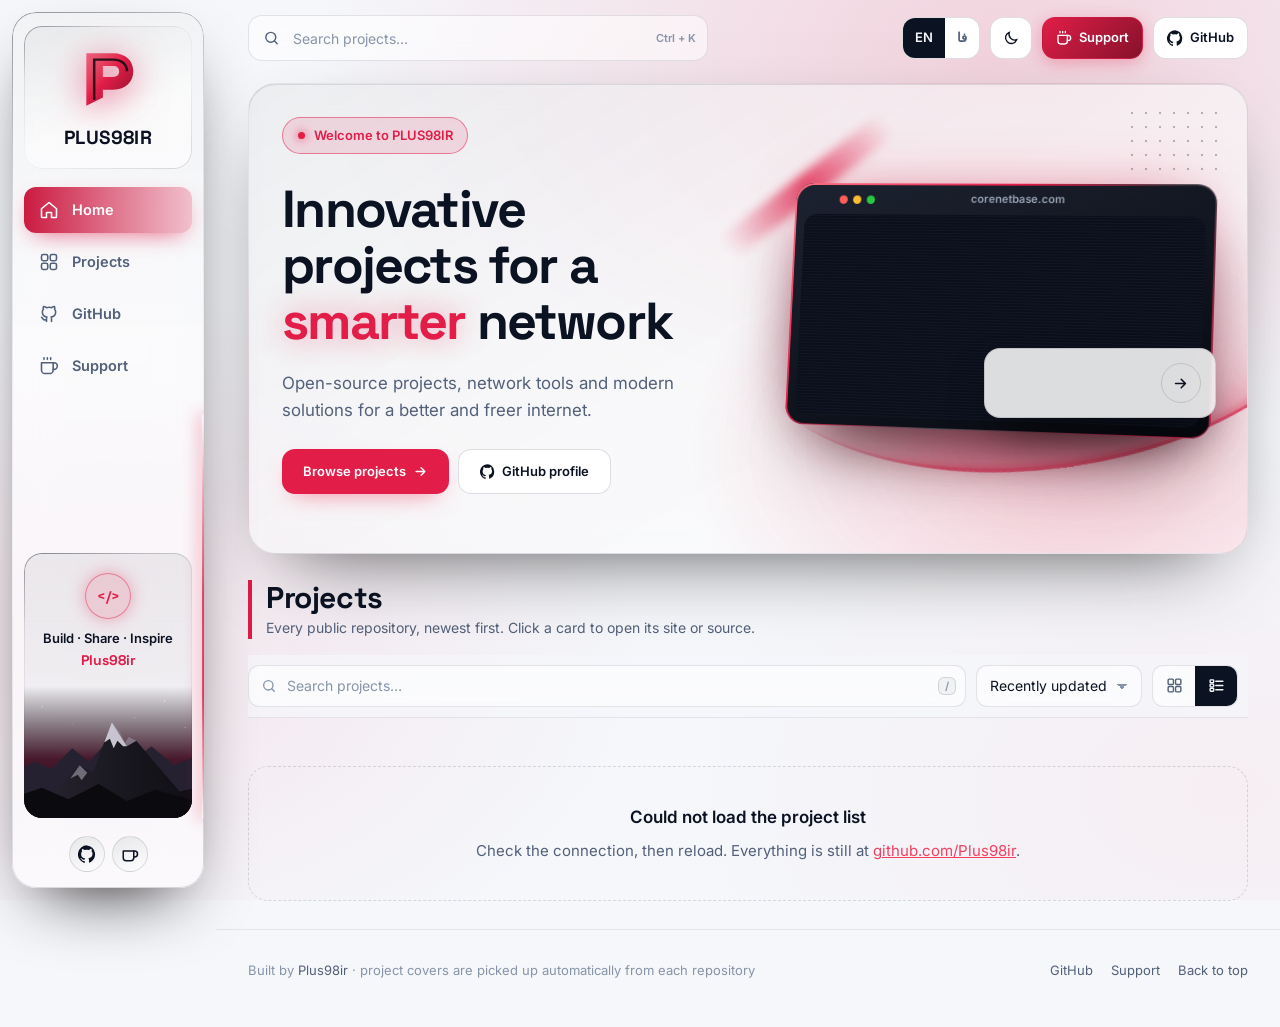
==== commit e47252e6: "Studio mobile/tablet: project name card sits under the hero screen, not over the picture" ====
--- a/index.html
+++ b/index.html
@@ -651,6 +651,8 @@
   .hl .headline{font-size:clamp(32px,8.5vw,52px)}
   .hl .lead{font-size:clamp(14.5px,3.8vw,17px)}
   .hl .welcome{font-size:13px}
+  /* one column: the name card sits under the screen instead of covering the picture */
+  [data-skin="studio"] .scard{position:relative;inset:auto;width:auto;margin:14px 0 0;padding:12px 12px 12px 16px}
 }
 @media(max-width:700px){
   [data-skin="studio"] .hsearch{display:none}
@@ -659,8 +661,6 @@
   [data-skin="studio"] .btn{height:38px}
   [data-skin="studio"] .btn.icon{width:38px}
   [data-skin="studio"] .seg{height:38px}
-  [data-skin="studio"] .scard{width:auto;inset-inline:6% 6%;bottom:16%;padding:10px 10px 10px 14px}
-  [data-skin="studio"] .scard small{display:none}
   [data-skin="studio"] .stat{padding-inline:.9em}
 }
 </style>
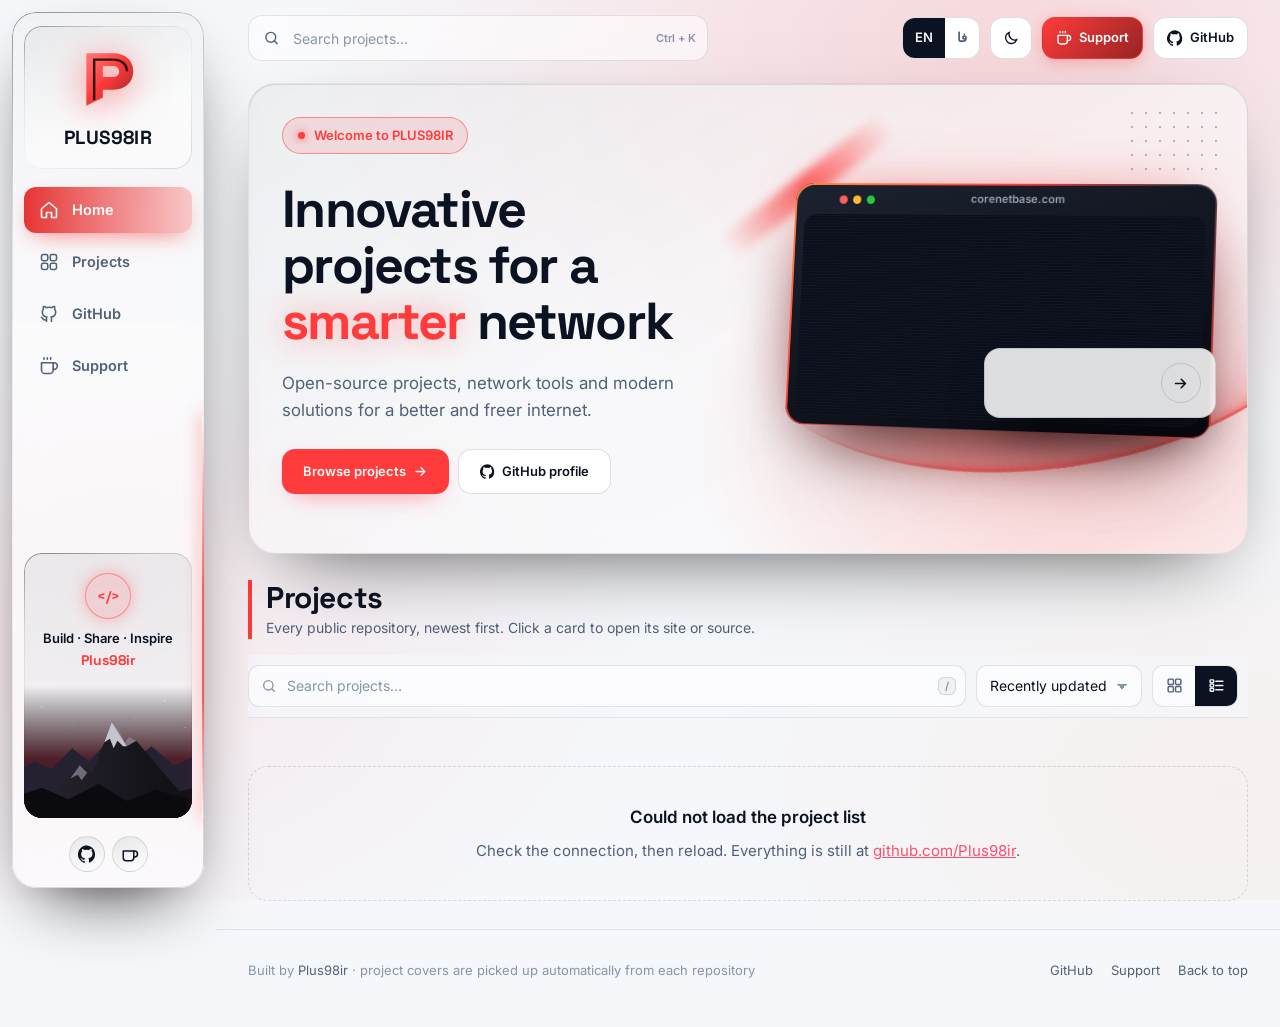
==== commit dd2a43ab: "Cards: on hover the card grows and its cover lifts up out of it (works with reduced motion too)" ====
--- a/index.html
+++ b/index.html
@@ -663,6 +663,24 @@
   [data-skin="studio"] .seg{height:38px}
   [data-skin="studio"] .stat{padding-inline:.9em}
 }
+/* ===== card hover: the card grows and the cover lifts up out of it (both skins, both views) ===== */
+.card .shot{transition:transform .5s cubic-bezier(.16,1,.3,1)}
+.card .fr{transition:box-shadow .5s cubic-bezier(.16,1,.3,1)}
+@media(hover:hover){
+  .grid .card:hover{z-index:5;transform:translateY(-8px) scale(1.035)}
+  .grid .card:hover .shot{transform:translateY(-18px) scale(1.06)}
+  .grid .card:hover .fr{box-shadow:0 30px 50px -20px rgba(0,0,0,.85),0 0 34px -8px color-mix(in srgb,var(--a1) 60%,transparent)}
+  .grid .card:hover .fr img{transform:scale(1.03)}
+  .grid.compact .card:hover{transform:translateY(-4px) scale(1.03)}
+  .grid.compact .card:hover .shot{transform:translateY(-8px) scale(1.08)}
+}
+/* Sadeq's PC has reduced motion on — keep this hover alive there too */
+@media(prefers-reduced-motion:reduce){
+  .card{transition:transform .35s cubic-bezier(.16,1,.3,1),box-shadow .35s!important}
+  .card .shot{transition:transform .5s cubic-bezier(.16,1,.3,1)!important}
+  .card .fr{transition:box-shadow .5s cubic-bezier(.16,1,.3,1)!important}
+  .card .fr img{transition:opacity .4s,transform .6s cubic-bezier(.16,1,.3,1)!important}
+}
 </style>
 </head>
 <body>
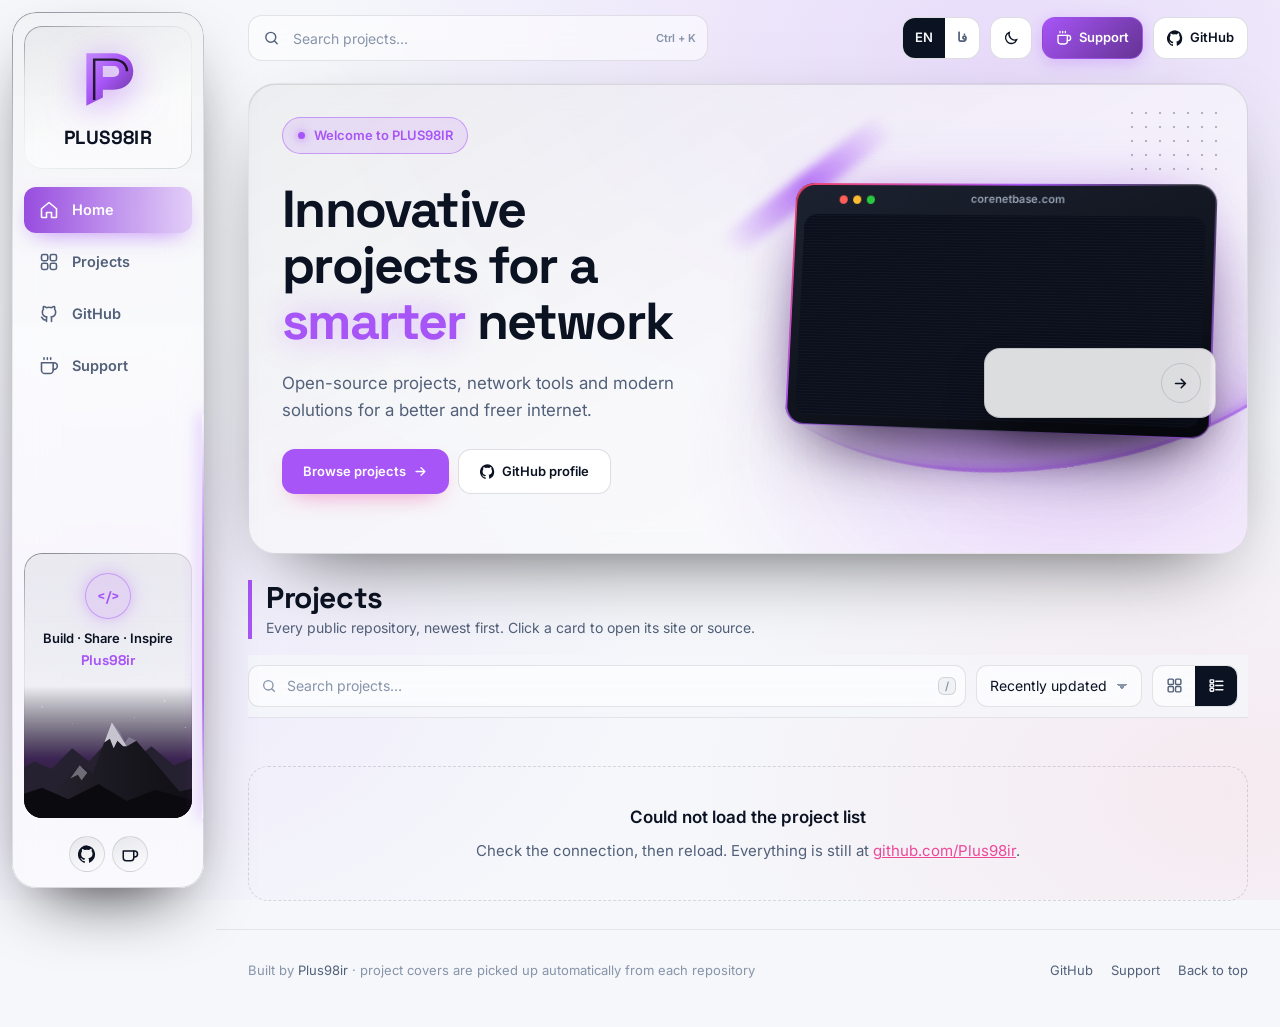
==== commit 025cd4ee: "Card hover: grow the whole card (1.08) so frame and cover stay together; cover no longer pokes out o" ====
--- a/index.html
+++ b/index.html
@@ -663,16 +663,16 @@
   [data-skin="studio"] .seg{height:38px}
   [data-skin="studio"] .stat{padding-inline:.9em}
 }
-/* ===== card hover: the card grows and the cover lifts up out of it (both skins, both views) ===== */
+/* ===== card hover: the whole card (frame + cover together) grows; the cover rises a little but stays inside the frame ===== */
 .card .shot{transition:transform .5s cubic-bezier(.16,1,.3,1)}
-.card .fr{transition:box-shadow .5s cubic-bezier(.16,1,.3,1)}
+.card .fr{transition:box-shadow .5s cubic-bezier(.16,1,.3,1);transform:translateZ(0)} /* keeps the rounded clip while the cover zooms */
 @media(hover:hover){
-  .grid .card:hover{z-index:5;transform:translateY(-8px) scale(1.035)}
-  .grid .card:hover .shot{transform:translateY(-18px) scale(1.06)}
-  .grid .card:hover .fr{box-shadow:0 30px 50px -20px rgba(0,0,0,.85),0 0 34px -8px color-mix(in srgb,var(--a1) 60%,transparent)}
-  .grid .card:hover .fr img{transform:scale(1.03)}
-  .grid.compact .card:hover{transform:translateY(-4px) scale(1.03)}
-  .grid.compact .card:hover .shot{transform:translateY(-8px) scale(1.08)}
+  .grid .card:hover{z-index:5;transform:translateY(-10px) scale(1.08)}
+  .grid .card:hover .shot{transform:translateY(-6px)}
+  .grid .card:hover .fr{box-shadow:0 22px 40px -18px rgba(0,0,0,.85),0 0 28px -8px color-mix(in srgb,var(--a1) 60%,transparent)}
+  .grid .card:hover .fr img{transform:scale(1.05)}
+  .grid.compact .card:hover{transform:translateY(-4px) scale(1.05)}
+  .grid.compact .card:hover .shot{transform:translateY(-2px)}
 }
 /* Sadeq's PC has reduced motion on — keep this hover alive there too */
 @media(prefers-reduced-motion:reduce){
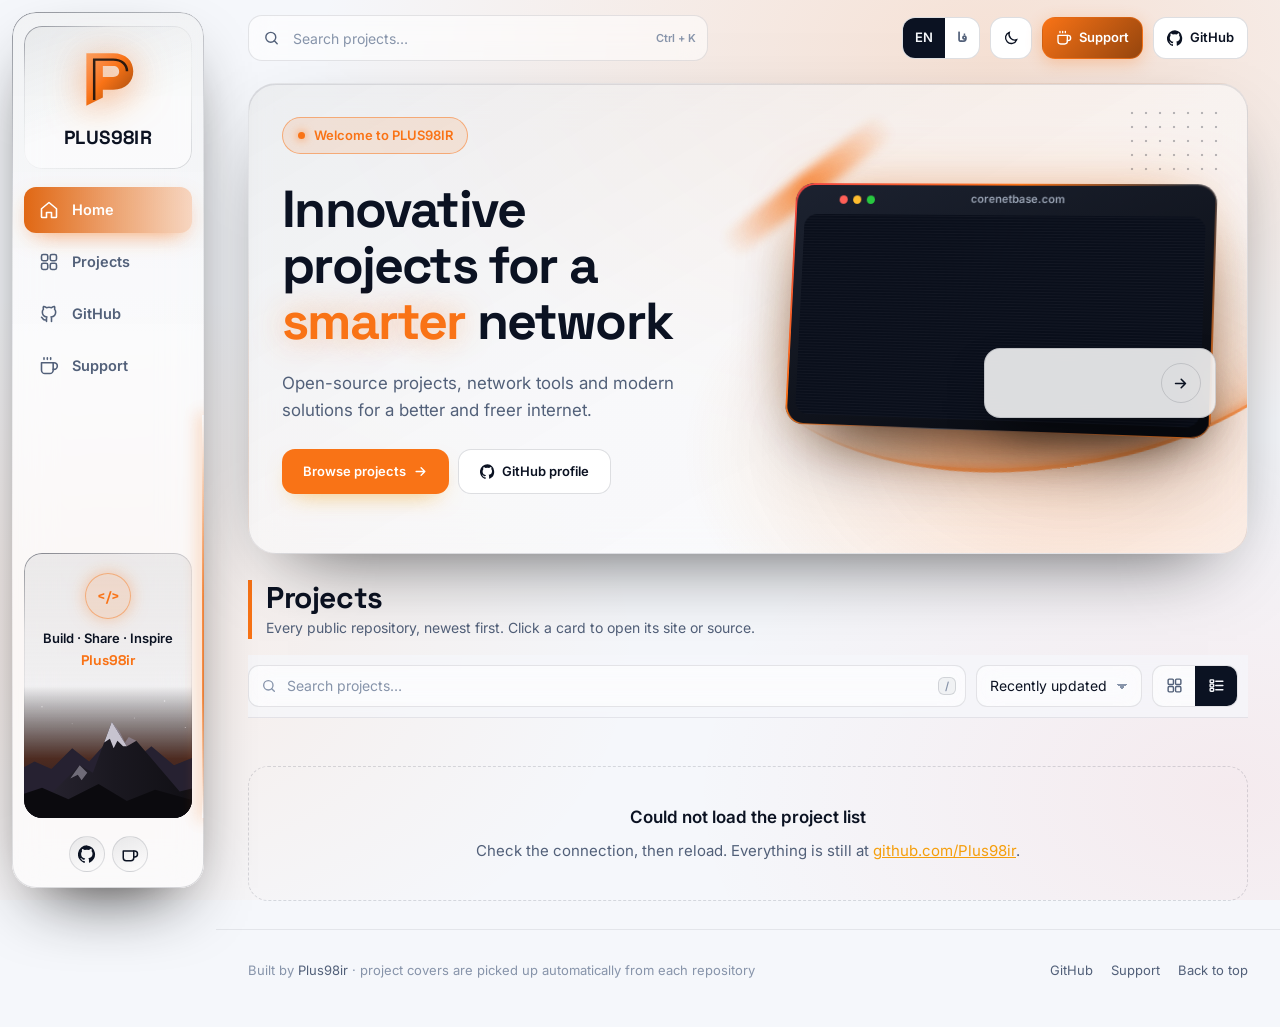
==== commit 012adad1: "Own visit stats on Cloudflare (Worker + D1): tracker on the main page, card counts from /api/counts " ====
--- a/index.html
+++ b/index.html
@@ -18,6 +18,8 @@
 <!-- GoatCounter: privacy-friendly visit stats, one row per page/project -->
 <script>window.goatcounter={path:function(){var p=location.pathname.replace(/[^\/]*\.html?$/,"");return /\/$/.test(p)?p:p+"/"}};</script>
 <script data-goatcounter="https://plus98.goatcounter.com/count" async src="//gc.zgo.at/count.js"></script>
+<!-- Own stats (Cloudflare Worker + D1, same domain, works from Iran); Zaraz loads the same script on all other pages -->
+<script src="/api/t.js" defer></script>
 <link rel="preconnect" href="https://fonts.googleapis.com">
 <link rel="preconnect" href="https://fonts.gstatic.com" crossorigin>
 <link href="https://fonts.googleapis.com/css2?family=Space+Grotesk:wght@500;600;700&family=Inter:wght@400;500;600;700&family=Vazirmatn:wght@400;500;600;700;800&family=Great+Vibes&family=Playfair+Display:ital@1&display=swap" rel="stylesheet">
@@ -1214,14 +1216,16 @@
 }
 
 /* =====================================================================
-   visit counts (GoatCounter)
+   visit counts
    ---------------------------------------------------------------------
-   Each project page reports itself as "/<Repo>/". The cards read those
-   counts back from the public counter API; TOTAL is the whole site.
-   Counts are cached for 10 minutes. If the API is unreachable the
-   numbers are simply hidden.
+   Each project page reports itself as "/<Repo>/". The cards read the
+   counts from our own /api/counts (Cloudflare Worker, one request for
+   everything, GoatCounter history included). Until that history is
+   imported, or if the Worker is down, they fall back to GoatCounter's
+   public counter API; TOTAL is the whole site. Cached for 10 minutes.
+   If nothing answers the numbers are simply hidden.
    ===================================================================== */
-var HITS = {}, HITS_KEY = "p98_gc_v2", HITS_TTL = 10 * 60 * 1000;
+var HITS = {}, HITS_KEY = "p98_hits_v3", HITS_TTL = 10 * 60 * 1000;
 
 function gcPath(url){
   try {
@@ -1242,16 +1246,37 @@
     });
 }
 
+/* a card that opens a page on this site counts that page's views;
+   any other card (GitHub repo, raw file) counts its card clicks */
+function hitKey(r){ return gcPath(targetUrl(r)) || ("open-" + r.name); }
+
+function saveHits(h){
+  HITS = h;
+  ls(HITS_KEY, JSON.stringify({at:Date.now(), hits:h}));
+  paintHits();
+}
+
 function loadHits(){
   var c = null;
   try { c = JSON.parse(ls(HITS_KEY) || "null"); } catch(e){}
   if (c && c.at && Date.now() - c.at < HITS_TTL && c.hits){ HITS = c.hits; paintHits(); return; }
 
+  fetch("/api/counts").then(function(res){
+    if (!res.ok) throw new Error("counts " + res.status);
+    return res.json();
+  }).then(function(j){
+    if (!j || !j.ready || !j.counts) throw new Error("not ready");
+    var h = {};
+    for (var i = 0; i < REPOS.length; i++) h[REPOS[i].name] = j.counts[hitKey(REPOS[i])] || 0;
+    h.TOTAL = j.counts.TOTAL || 0;
+    saveHits(h);
+  }).catch(loadHitsGC);
+}
+
+function loadHitsGC(){
   var jobs = [], names = [];
   for (var i = 0; i < REPOS.length; i++){
-    /* a card that opens a page on this site counts that page's views;
-       any other card (GitHub repo, raw file) counts its card clicks */
-    var p = gcPath(targetUrl(REPOS[i])) || ("open-" + REPOS[i].name);
+    var p = hitKey(REPOS[i]);
     names.push(REPOS[i].name);
     jobs.push(gcCount(p).catch(function(){ return -1; }));
   }
@@ -1262,9 +1287,7 @@
     var h = {}, ok = false;
     for (var j = 0; j < vals.length; j++){ if (vals[j] >= 0){ h[names[j]] = vals[j]; ok = true; } }
     if (!ok) return;                                   // counter API off or blocked
-    HITS = h;
-    ls(HITS_KEY, JSON.stringify({at:Date.now(), hits:h}));
-    paintHits();
+    saveHits(h);
   });
 }
 
@@ -1535,6 +1558,7 @@
   a.className = "card rise" + (feat ? " feat" : "");
   a.href = url;
   a.target = "_blank"; a.rel = "noopener";
+  a.setAttribute("data-notrack", "");               // card clicks are counted as open-<Repo> below
 
   var tags = "";
   if (r.language){
@@ -1578,10 +1602,11 @@
     if (img.complete && img.naturalWidth) img.classList.add("in");
   });
 
-  // record which card was opened (listed as an event in GoatCounter)
+  // record which card was opened (event "open-<Repo>" in GoatCounter and in our own stats)
   function track(){
     if (window.goatcounter && window.goatcounter.count)
       window.goatcounter.count({path:"open-" + r.name, title:r.name, event:true});
+    if (window.p98track) window.p98track("open-" + r.name);
   }
   a.addEventListener("click", track);
   a.addEventListener("auxclick", function(ev){ if (ev.button === 1) track(); });
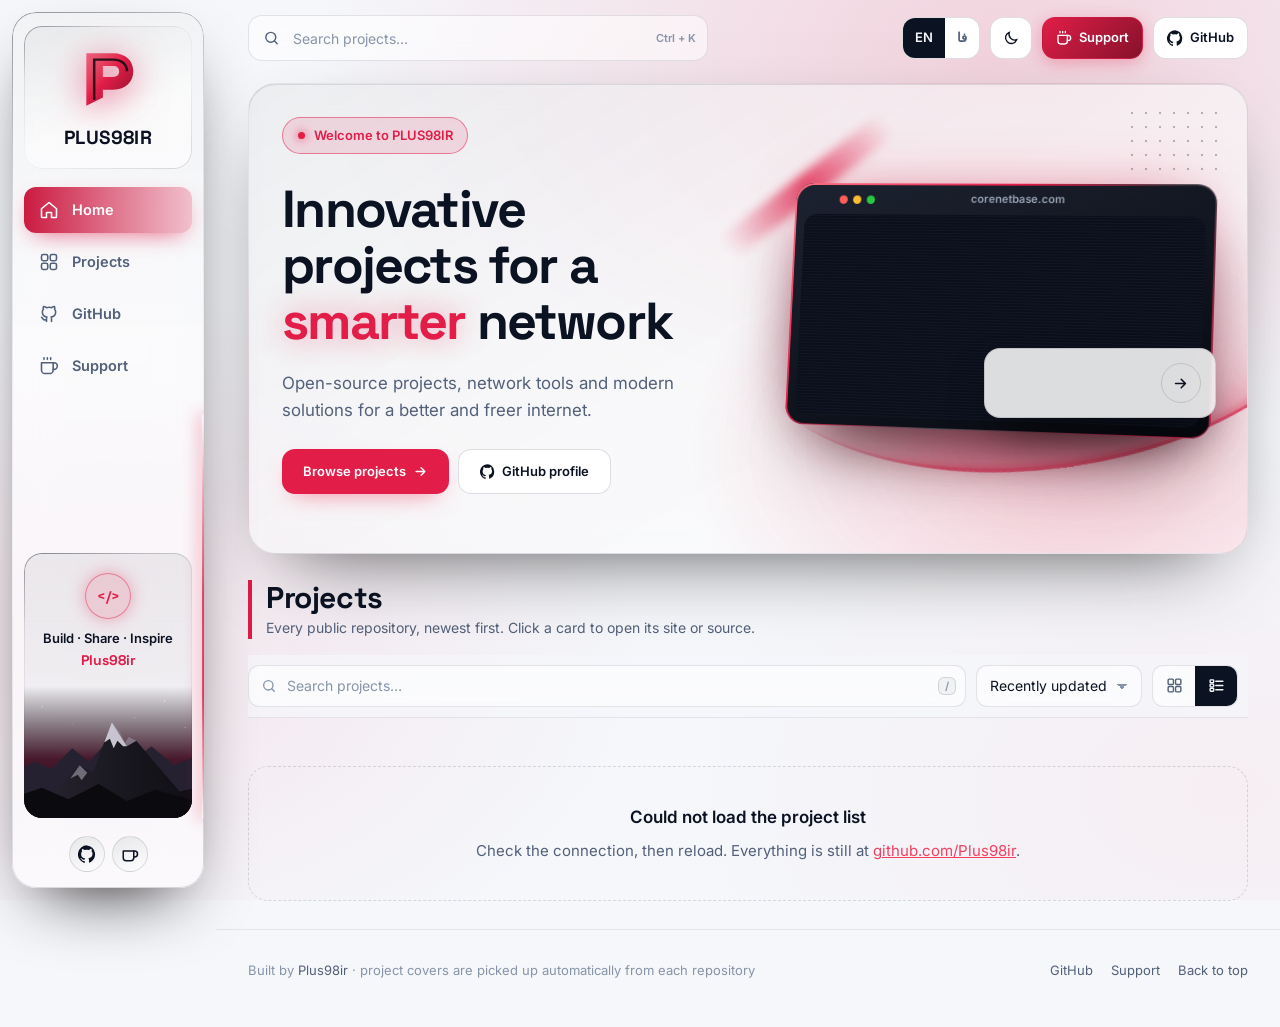
==== commit beabe90d: "Cards: if a GitHub Pages project has no web page (e.g. CoreNet's package feed), link its source inst" ====
--- a/index.html
+++ b/index.html
@@ -1310,10 +1310,39 @@
 var REPOS = [], FILTER = "", LANG = "", SORT = "pinned";
 var CACHE_KEY = "p98_repos_v2", CACHE_TTL = 6 * 60 * 1000;
 
+/* Some repos use GitHub Pages for files only (e.g. CoreNet's OpenWrt package feed),
+   with no web page. Each site is checked once (HEAD, same origin) and remembered
+   for 12 h: SITEURL[name] = the page that answers, or "" = no page -> link the source. */
+var SITE_KEY = "p98_siteurl_v1", SITE_TTL = 12 * 60 * 60 * 1000, SITEURL = {};
+try { var sc = JSON.parse(ls(SITE_KEY) || "null"); if (sc && sc.at && Date.now() - sc.at < SITE_TTL) SITEURL = sc.map || {}; } catch(e){}
+
 function targetUrl(r){
   if (r.homepage) return r.homepage;
-  if (r.has_pages) return PAGES_BASE + "/" + r.name + "/" + PAGES_FILE;
+  if (r.has_pages){
+    var s = SITEURL[r.name];
+    if (s === "") return r.html_url;
+    return s || PAGES_BASE + "/" + r.name + "/" + PAGES_FILE;
+  }
   return r.html_url;
+}
+
+function checkSites(){
+  if (location.origin !== PAGES_BASE) return;            // HEAD status is only readable on our own origin
+  function ok(u){ return fetch(u, { method:"HEAD", cache:"no-store" }).then(function(res){ return res.ok; }, function(){ return null; }); }
+  var todo = REPOS.filter(function(r){ return r.has_pages && !r.homepage && !(r.name in SITEURL); });
+  if (!todo.length) return;
+  Promise.all(todo.map(function(r){
+    var base = PAGES_BASE + "/" + r.name + "/";
+    return ok(base + PAGES_FILE).then(function(a){
+      if (a === null) return null;
+      if (a) return base + PAGES_FILE;
+      return ok(base).then(function(b){ return b === null ? null : b ? base : ""; });
+    }).then(function(u){ if (u !== null) SITEURL[r.name] = u; return u; });
+  })).then(function(res){
+    ls(SITE_KEY, JSON.stringify({ at:Date.now(), map:SITEURL }));
+    var changed = res.some(function(u, i){ return u !== null && u !== PAGES_BASE + "/" + todo[i].name + "/" + PAGES_FILE; });
+    if (changed){ render(); ls(HITS_KEY, null); loadHits(); }
+  });
 }
 
 function skeletons(n){
@@ -1385,6 +1414,7 @@
   render();
   buildScreen();
   loadHits();
+  checkSites();
 }
 
 function buildStats(){
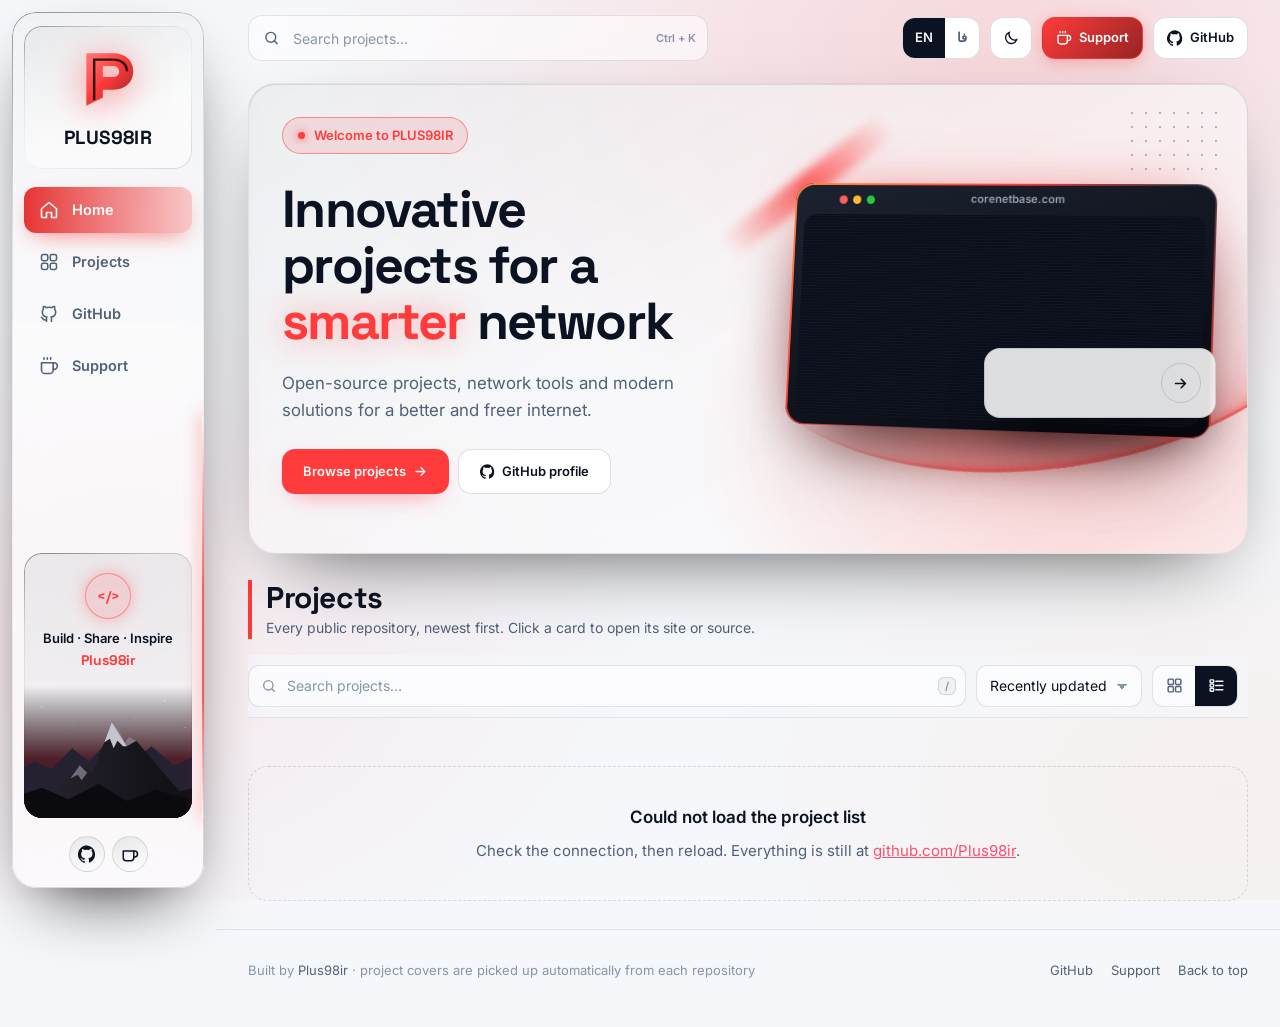
==== commit 6b8fefb1: "covers: load through /api/cover (raw.githubusercontent.com is blocked in Iran)" ====
--- a/index.html
+++ b/index.html
@@ -1162,48 +1162,32 @@
 /* =====================================================================
    automatic cover discovery
    ---------------------------------------------------------------------
-   For each repo, candidate paths are probed in order on the repo's own
-   default branch. The first one that loads wins and is remembered, so a
-   repeat visit costs nothing. GitHub's social-preview image is the last
-   resort, and it always exists — so a repo is never left blank.
+   raw.githubusercontent.com is blocked in Iran, so the browser never asks
+   GitHub directly: our Worker (/api/cover/<Repo>) finds <Repo>.png & co.
+   in the repo on Cloudflare's side and serves it from this domain, edge
+   cached; v= changes on every push so a new cover shows up by itself.
+   A cover set in the admin panel always wins. GitHub's social preview is
+   the last resort if the Worker is down.
    ===================================================================== */
-var RAW = "https://raw.githubusercontent.com/";
-
 function coverCandidates(repo){
-  var n = repo.name, l = n.toLowerCase(), br = repo.default_branch || "main";
-  var list = [], i;
-
-  function push(p){ list.push(RAW + OWNER + "/" + n + "/" + br + "/" + p); }
-
+  var n = repo.name, br = repo.default_branch || "main", list = [];
   var ov = coverOverride(n);
   if (ov) list.push(ov);                              // set in the admin panel (upload or address)
-
-  if (COVER[n]) push(COVER[n]);                       // explicit override first
-
-  var exts = ["png","jpg","jpeg","webp","svg"];
-  for (i = 0; i < exts.length; i++) push(n + "." + exts[i]);        // <Repo>.png
-  if (l !== n) for (i = 0; i < 3; i++) push(l + "." + exts[i]);     // <repo>.png
-
-  var dirs = ["assets/","images/","img/","docs/",".github/"];
-  for (i = 0; i < dirs.length; i++){ push(dirs[i] + n + ".png"); }
-
-  var generic = ["cover.png","banner.png","preview.png","screenshot.png","og.png"];
-  for (i = 0; i < generic.length; i++) push(generic[i]);
-  for (i = 0; i < 2; i++) push(dirs[i] + "cover.png");
-
-  // always-available fallback: the repository's social preview card
+  list.push("/api/cover/" + encodeURIComponent(n) + "?b=" + encodeURIComponent(br) +
+            (COVER[n] ? "&f=" + encodeURIComponent(COVER[n]) : "") +
+            "&v=" + encodeURIComponent(repo.pushed_at || ""));
   list.push("https://opengraph.githubassets.com/1/" + OWNER + "/" + n);
   return list;
 }
 
 function findCover(repo, onFound){
-  var key = "p98_img_" + repo.name + "_" + (repo.pushed_at || "") + (coverOverride(repo.name) ? "_" + coverOverride(repo.name) : "");
+  var key = "p98_img2_" + repo.name + "_" + (repo.pushed_at || "") + (coverOverride(repo.name) ? "_" + coverOverride(repo.name) : "");
   var hit = ls(key);
   if (hit){ onFound(hit); return; }
 
   var list = coverCandidates(repo), i = 0;
   (function attempt(){
-    if (i >= list.length) return;                      // cannot happen: last is opengraph
+    if (i >= list.length) return;
     var url = list[i++], img = new Image();
     img.onload = function(){
       if (img.naturalWidth < 8) { attempt(); return; } // 1x1 trackers / empty files
